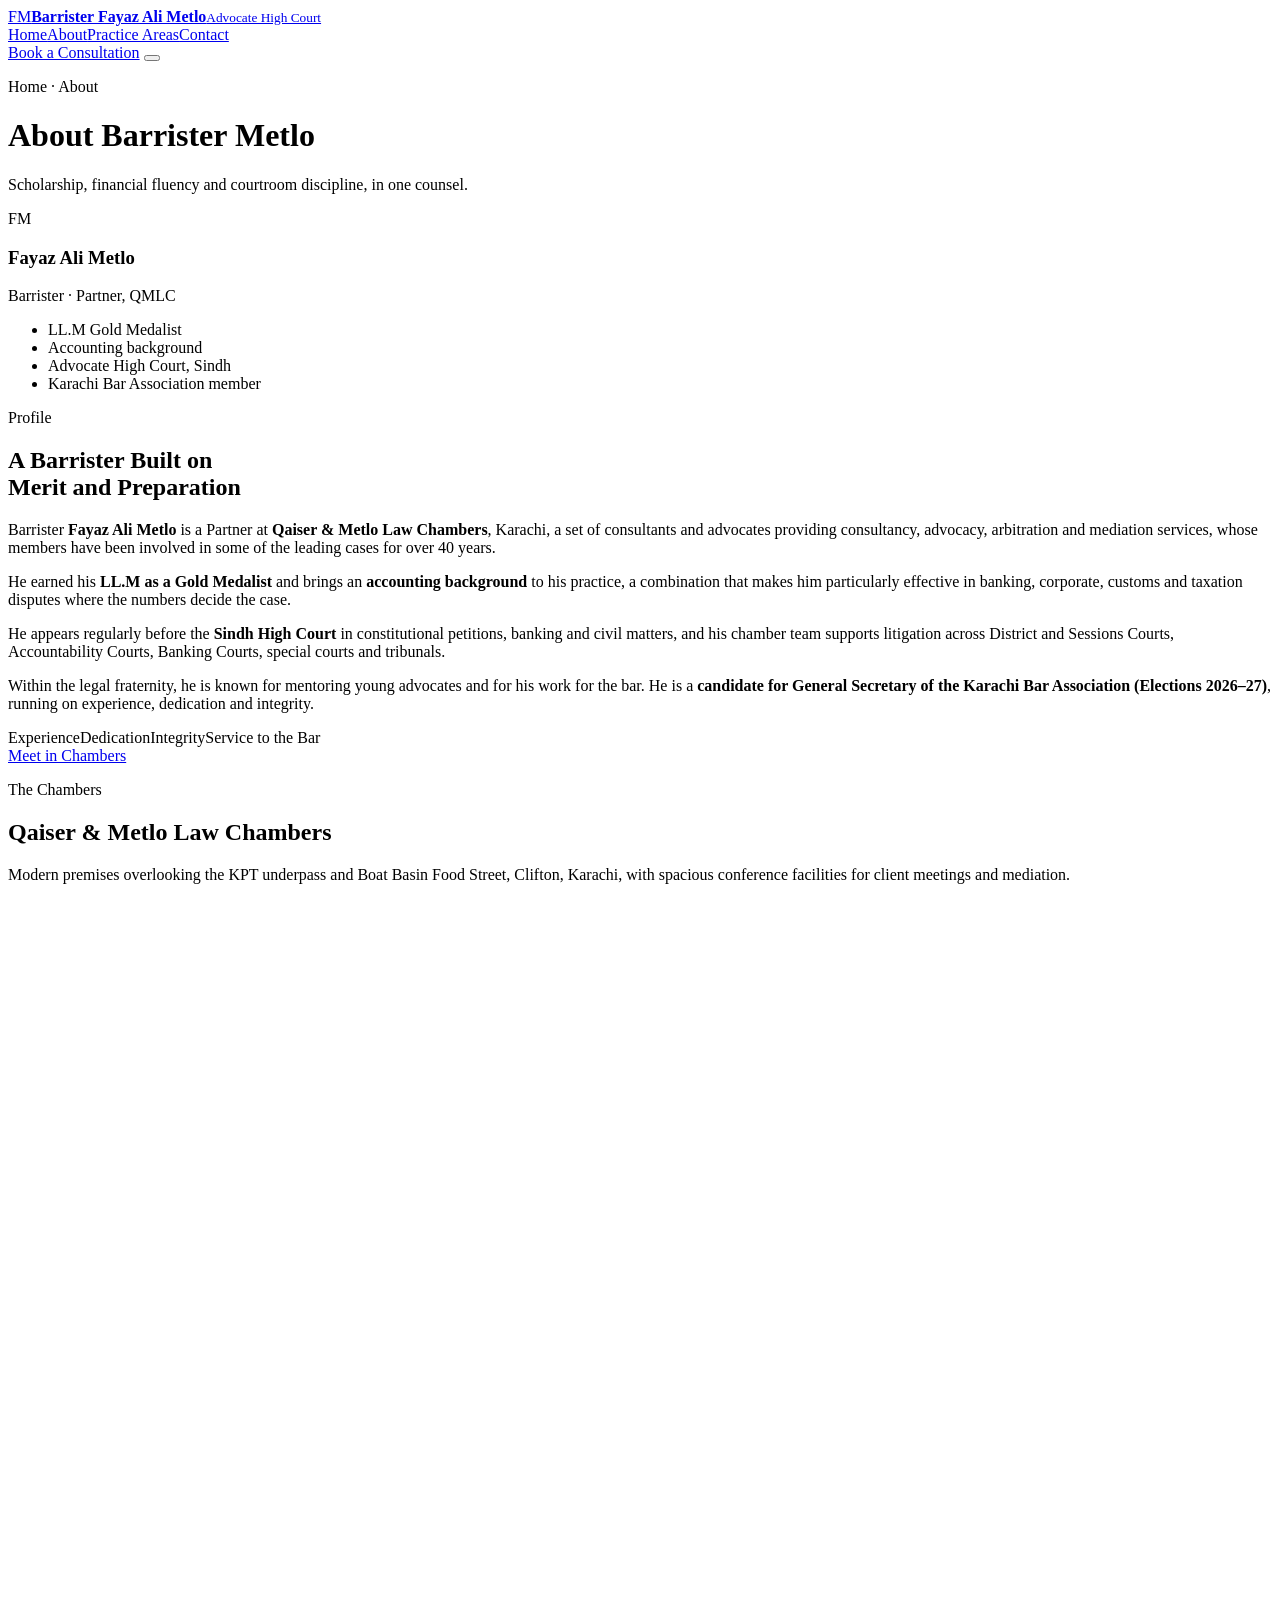
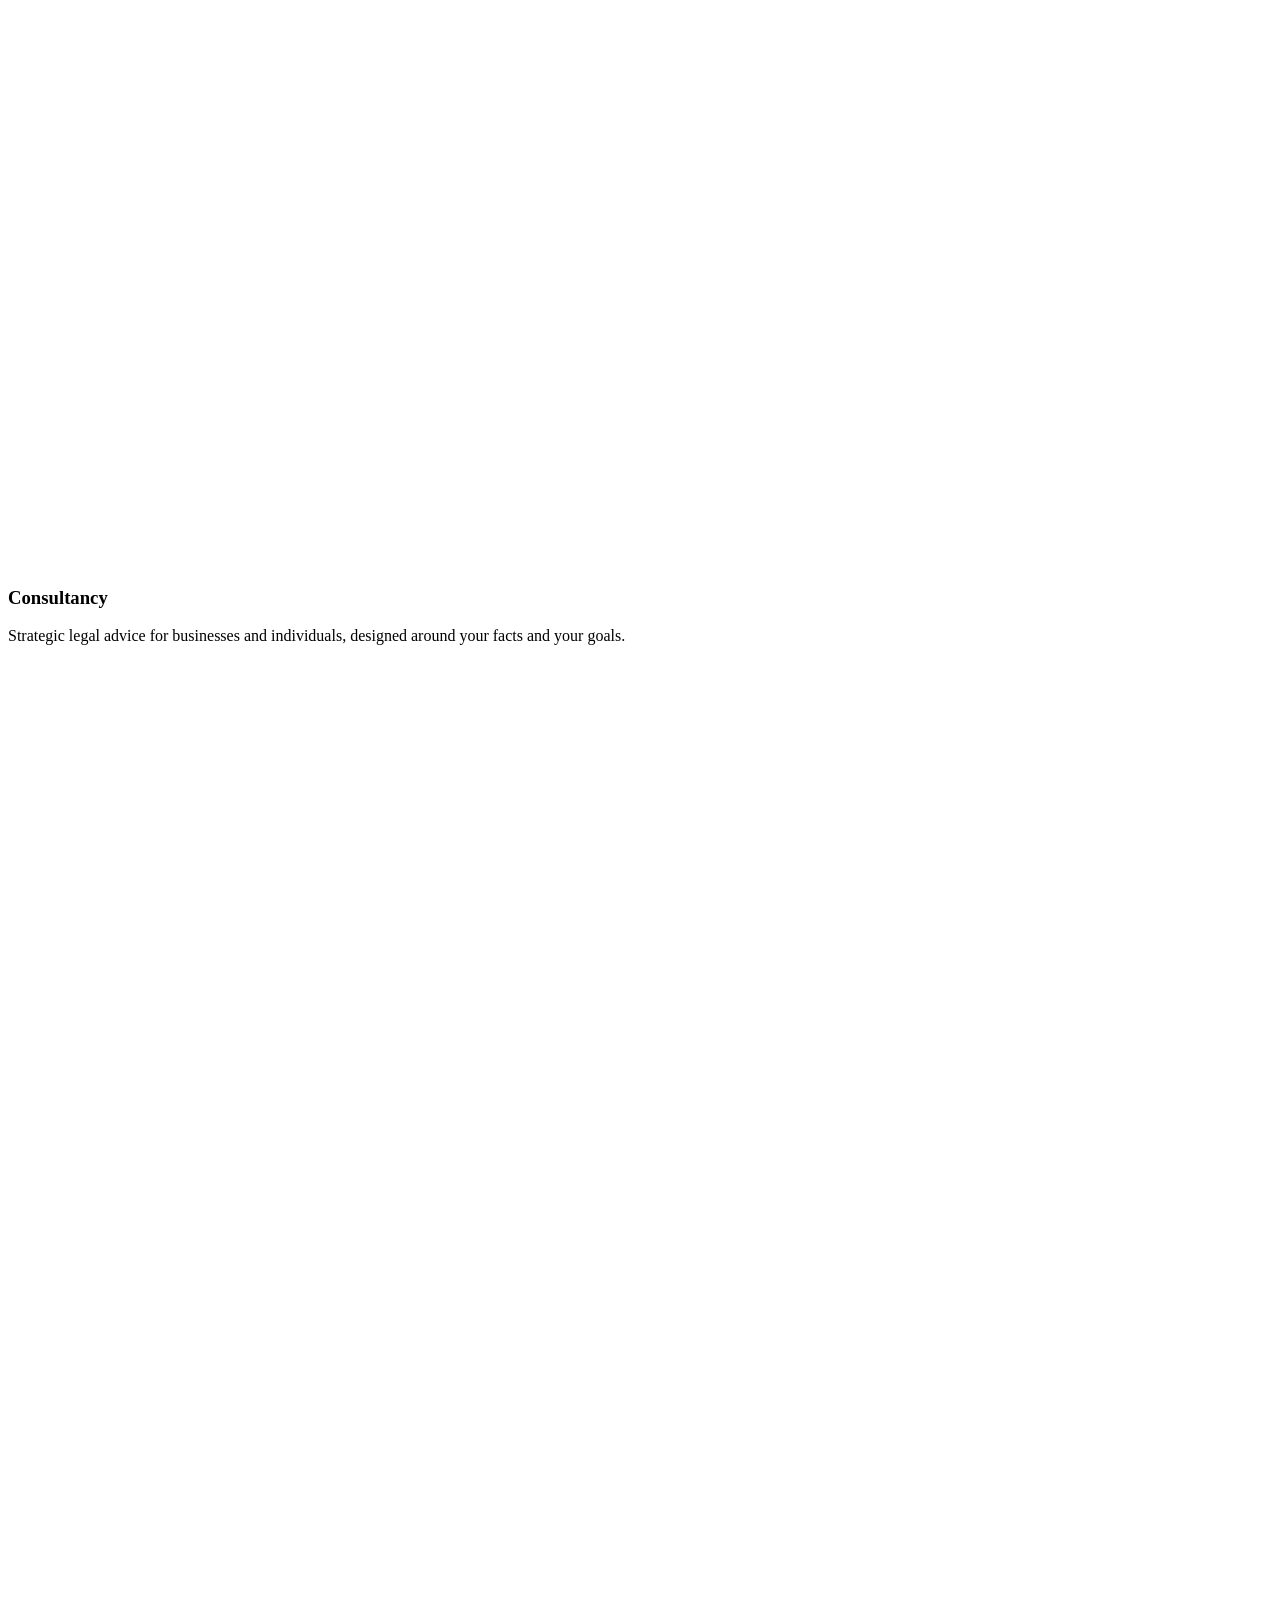
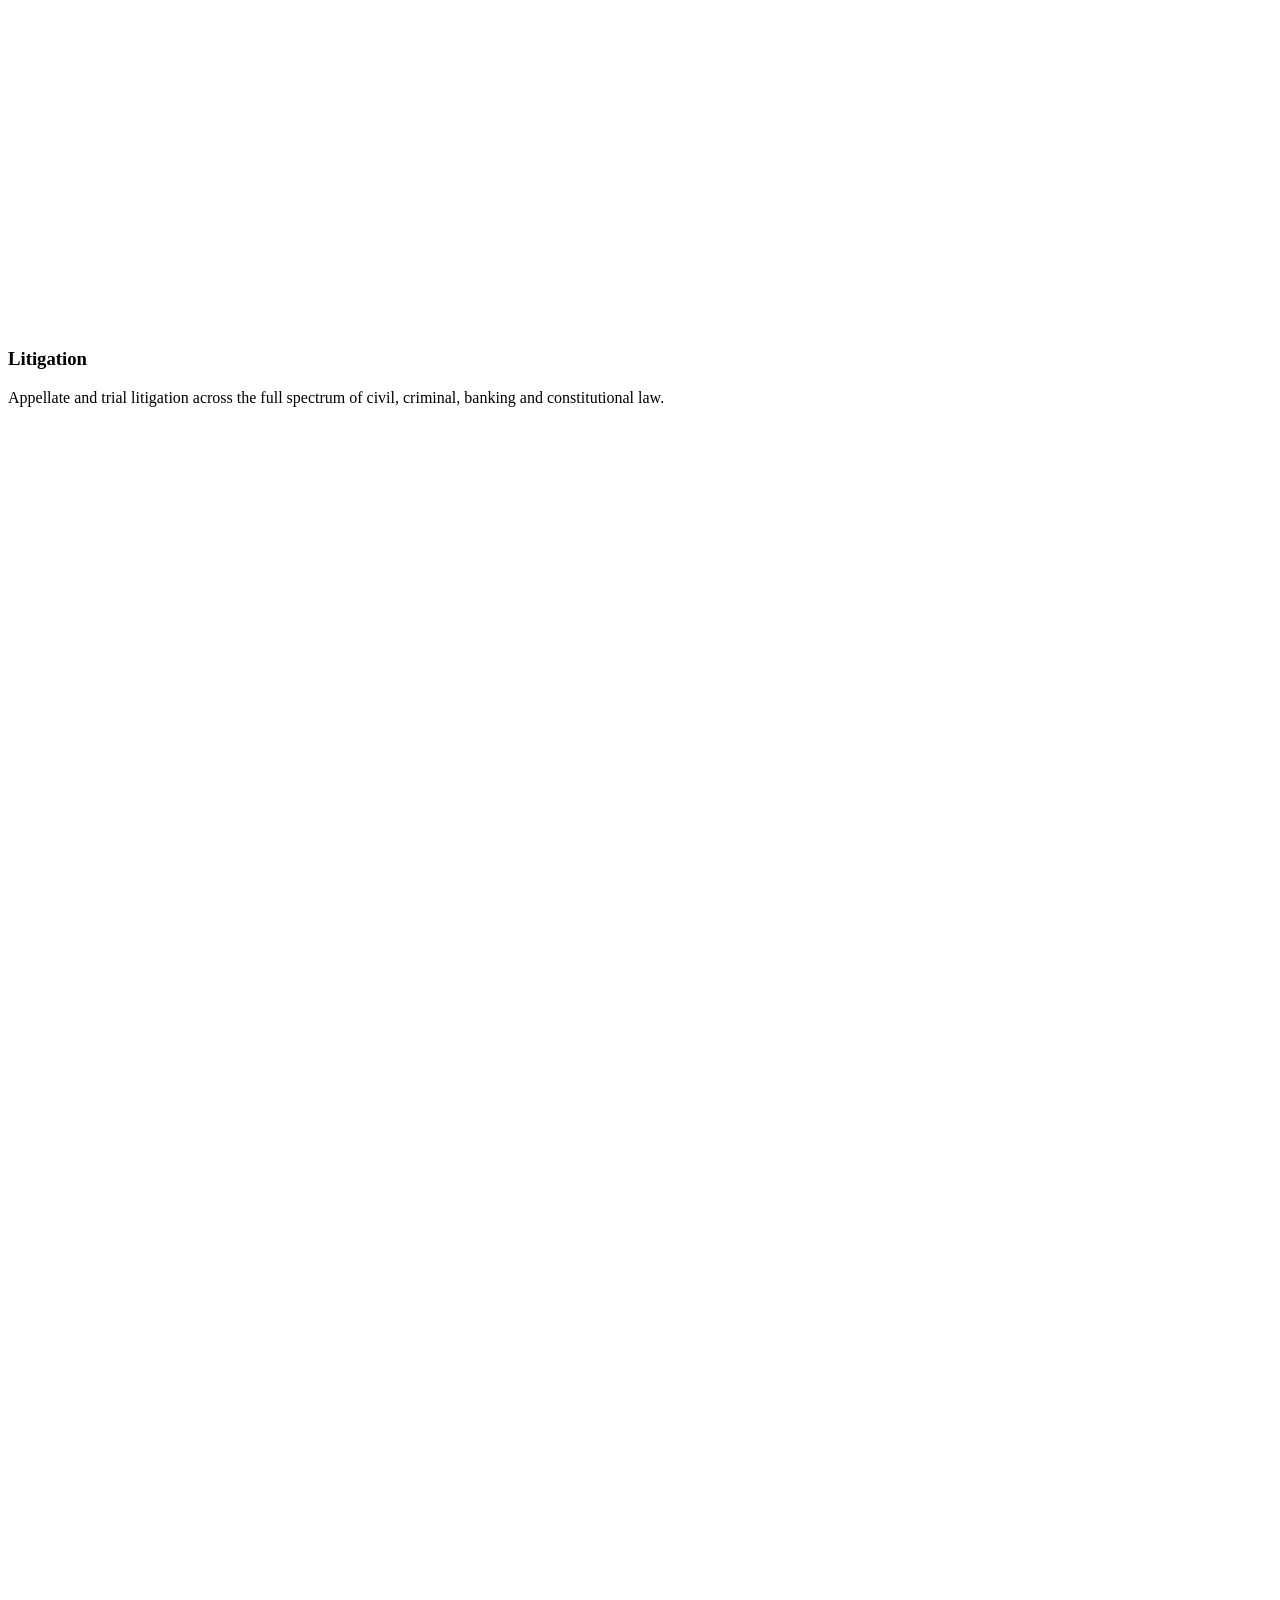
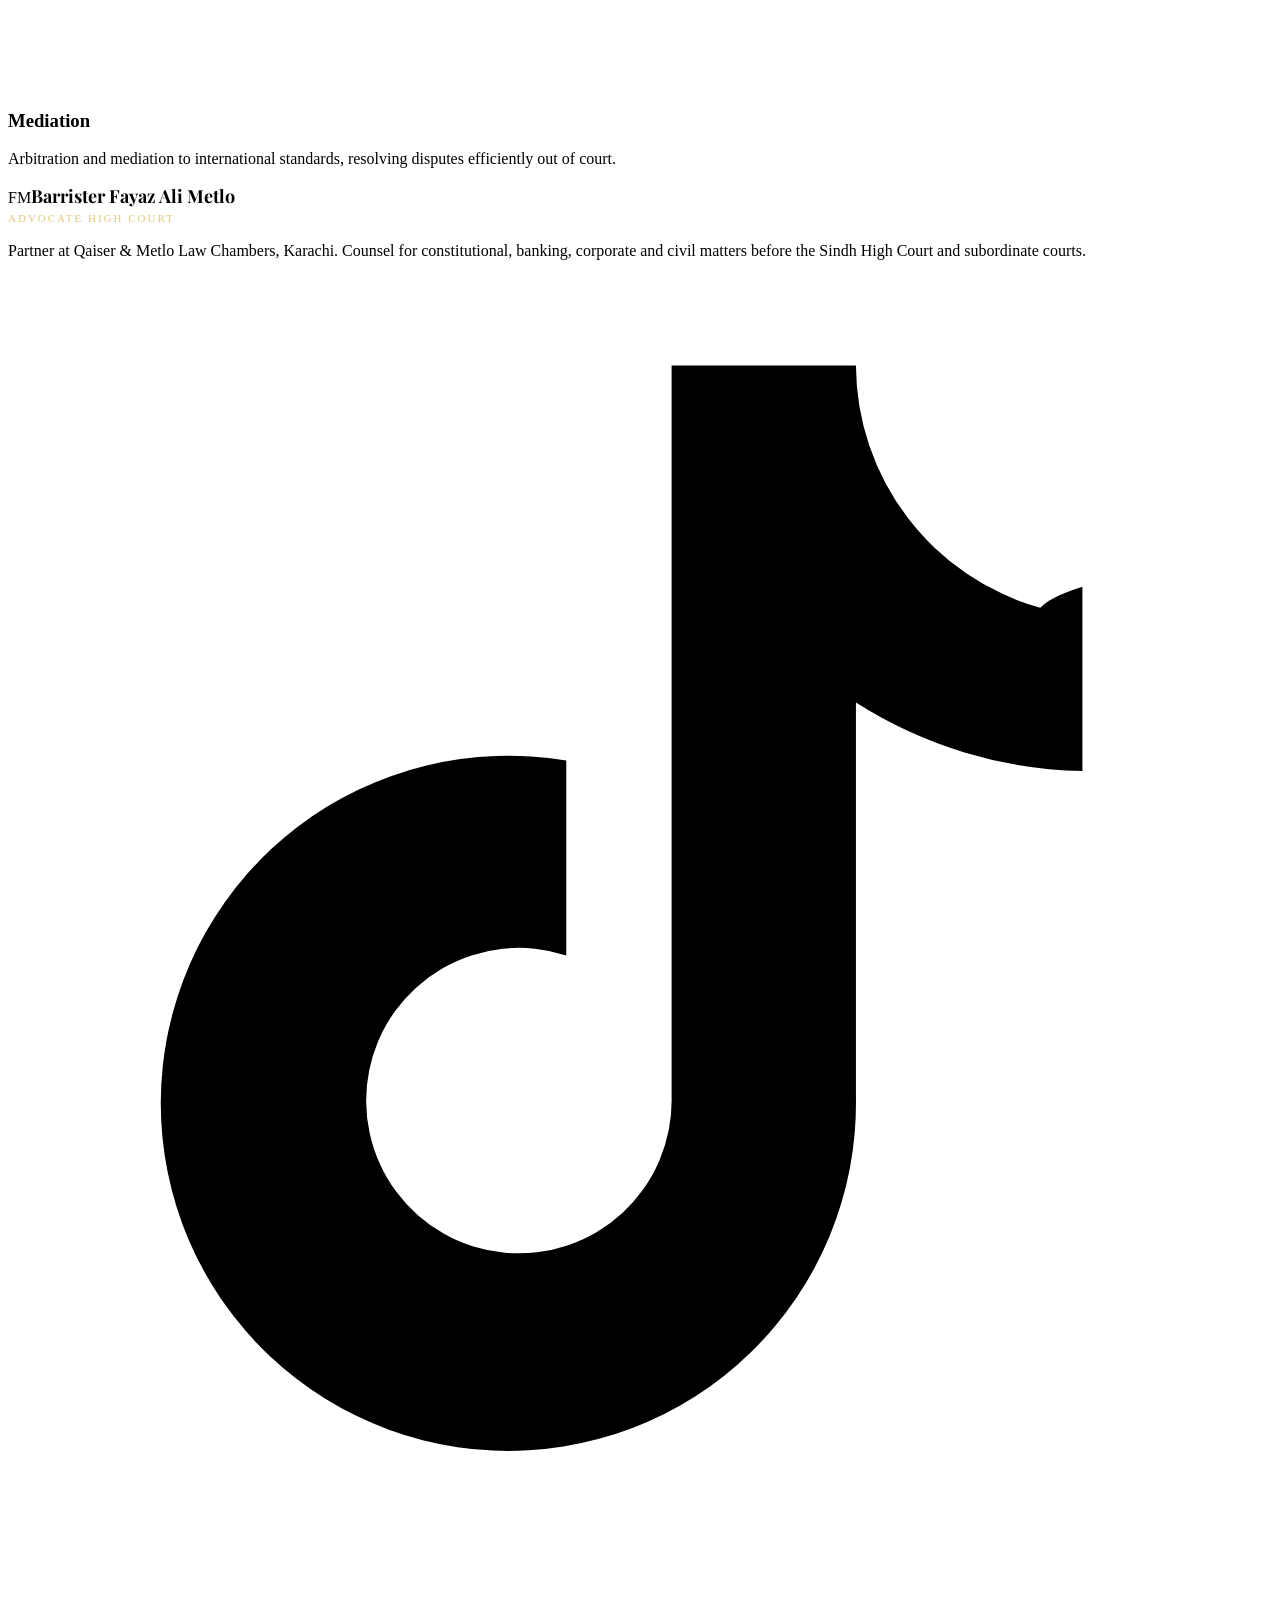
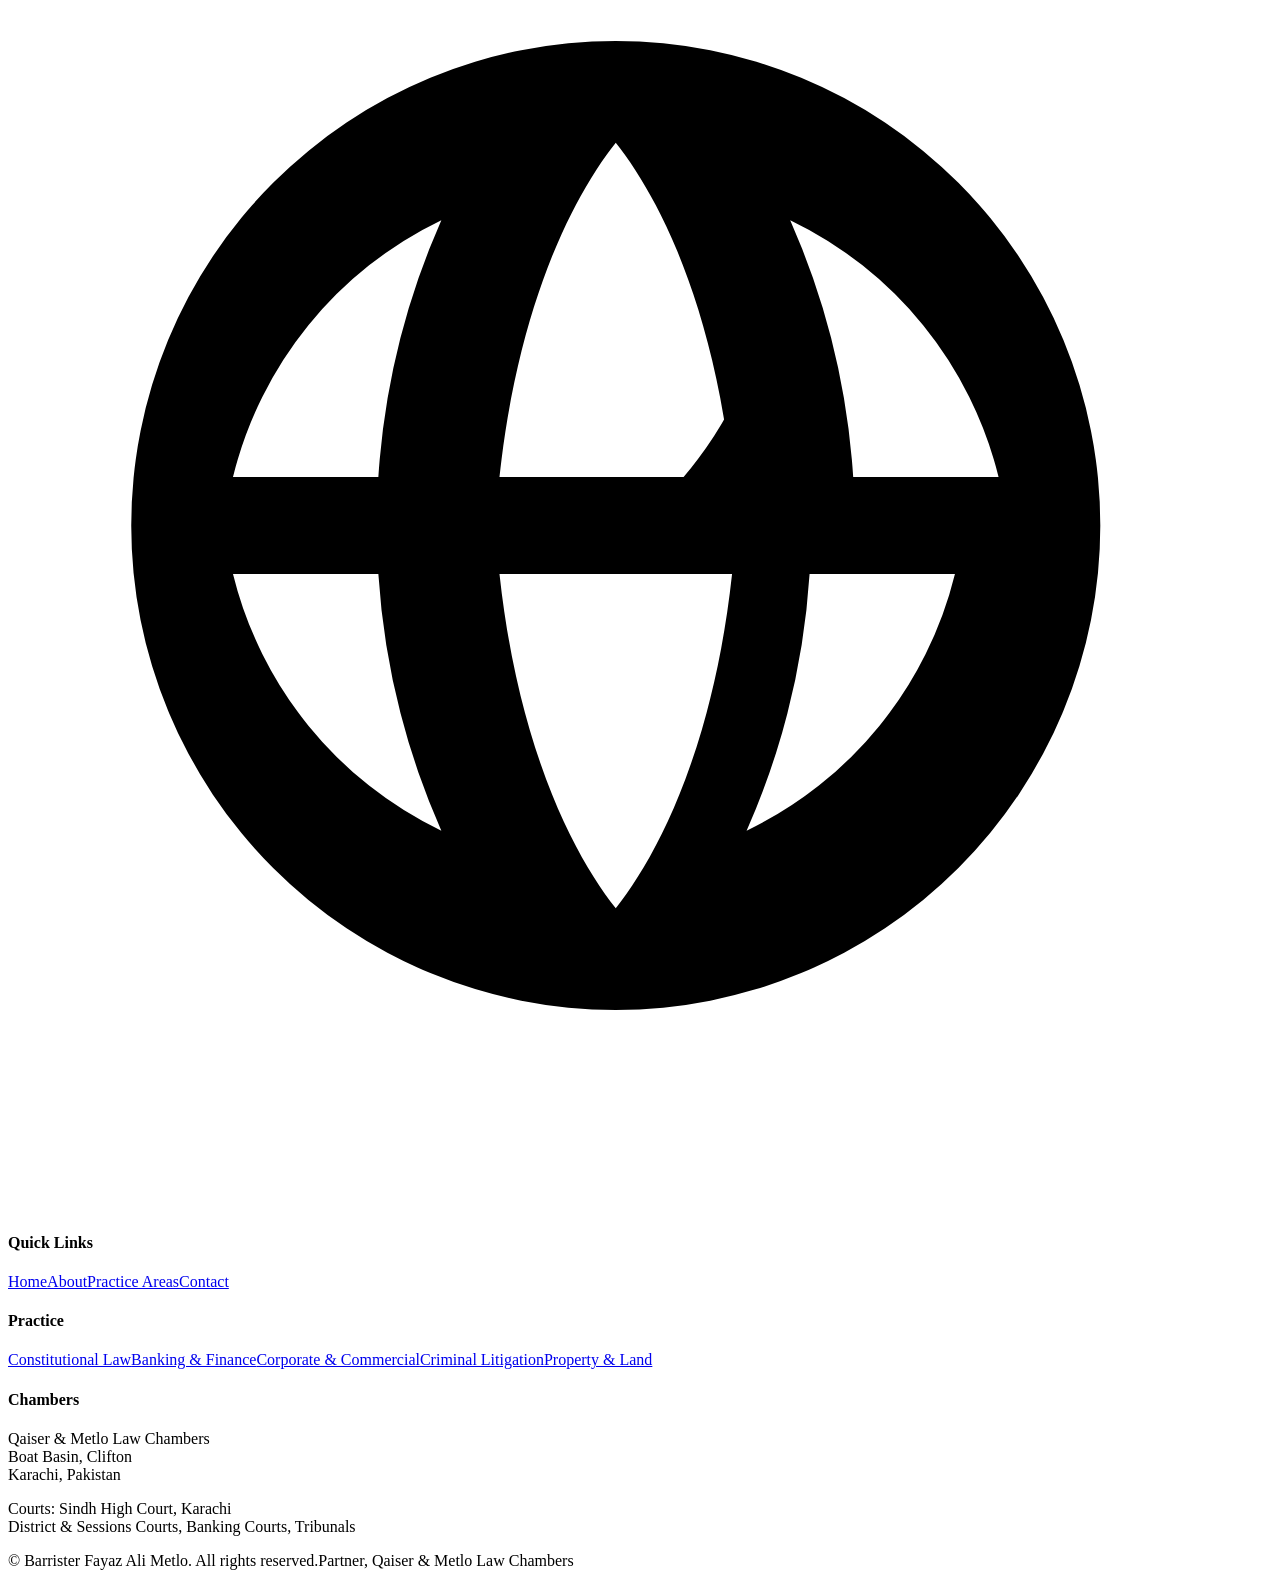
==== about.html @ e4da6cd5 "Add about.html" ====
<!DOCTYPE html>
<html lang="en">
<head>
<meta charset="UTF-8">
<meta name="viewport" content="width=device-width, initial-scale=1.0">
<title>About | Barrister Fayaz Ali Metlo</title>
<meta name="description" content="Profile of Barrister Fayaz Ali Metlo, LL.M Gold Medalist and Partner at Qaiser and Metlo Law Chambers, Karachi.">
<link rel="preconnect" href="https://fonts.googleapis.com">
<link href="https://fonts.googleapis.com/css2?family=Playfair+Display:wght@500;600;700;800&family=Inter:wght@400;500;600;700&display=swap" rel="stylesheet">
<link rel="stylesheet" href="assets/css/style.css">
<link rel="icon" href="data:image/svg+xml,<svg xmlns='http://www.w3.org/2000/svg' viewBox='0 0 100 100'><rect width='100' height='100' rx='20' fill='%230a1628'/><text x='50' y='66' font-size='44' text-anchor='middle' fill='%23c9a24b' font-family='Georgia'>FM</text></svg>">
</head>
<body>
<header id="hdr"><div class="wrap nav">
  <a class="brand" href="index.html"><span class="mono">FM</span><span><b>Barrister Fayaz Ali Metlo</b><small>Advocate High Court</small></span></a>
  <nav id="mainnav"><a href="index.html" class="">Home</a><a href="about.html" class="active">About</a><a href="practice-areas.html" class="">Practice Areas</a><a href="contact.html" class="">Contact</a></nav>
  <a class="btn gold" href="contact.html">Book a Consultation</a>
  <button class="burger" id="burger" aria-label="Menu"><span></span><span></span><span></span></button>
</div></header>
<div class="page-hero"><div class="wrap"><p class="crumbs">Home · About</p><h1>About Barrister Metlo</h1><p>Scholarship, financial fluency and courtroom discipline, in one counsel.</p></div></div>
<section><div class="wrap about">
  <div class="portrait reveal"><span class="mono">FM</span><h3>Fayaz Ali Metlo</h3><p class="p-role">Barrister · Partner, QMLC</p>
    <ul><li>LL.M Gold Medalist</li><li>Accounting background</li><li>Advocate High Court, Sindh</li><li>Karachi Bar Association member</li></ul></div>
  <div class="reveal">
    <p class="kick">Profile</p><h2 class="title" style="text-align:left">A Barrister Built on<br>Merit and Preparation</h2>
    <p>Barrister <b>Fayaz Ali Metlo</b> is a Partner at <b>Qaiser &amp; Metlo Law Chambers</b>, Karachi, a set of consultants and advocates providing consultancy, advocacy, arbitration and mediation services, whose members have been involved in some of the leading cases for over 40 years.</p>
    <p>He earned his <b>LL.M as a Gold Medalist</b> and brings an <b>accounting background</b> to his practice, a combination that makes him particularly effective in banking, corporate, customs and taxation disputes where the numbers decide the case.</p>
    <p>He appears regularly before the <b>Sindh High Court</b> in constitutional petitions, banking and civil matters, and his chamber team supports litigation across District and Sessions Courts, Accountability Courts, Banking Courts, special courts and tribunals.</p>
    <p>Within the legal fraternity, he is known for mentoring young advocates and for his work for the bar. He is a <b>candidate for General Secretary of the Karachi Bar Association (Elections 2026–27)</b>, running on experience, dedication and integrity.</p>
    <div class="checks"><span>Experience</span><span>Dedication</span><span>Integrity</span><span>Service to the Bar</span></div>
    <a class="btn dark" href="contact.html">Meet in Chambers</a>
  </div>
</div></section>
<section class="alt"><div class="wrap">
  <p class="kick">The Chambers</p><h2 class="title">Qaiser &amp; Metlo Law Chambers</h2>
  <p class="sub">Modern premises overlooking the KPT underpass and Boat Basin Food Street, Clifton, Karachi, with spacious conference facilities for client meetings and mediation.</p>
  <div class="grid g3">
    <div class="card reveal"><div class="ic"><svg viewBox="0 0 24 24" fill="none" stroke-width="1.7" stroke-linecap="round" stroke-linejoin="round"><path d="M12 3v3M5 21h14M12 6l-6 1 6-1 6 1M6 7l-2.5 6a3.5 3.5 0 0 0 7 0L8 7M18 7l-2.5 6a3.5 3.5 0 0 0 7 0L20 7" transform="scale(0.92) translate(1,0)"/><path d="M12 6v13M8.5 21h7"/></svg></div><h3>Consultancy</h3><p>Strategic legal advice for businesses and individuals, designed around your facts and your goals.</p></div>
    <div class="card reveal"><div class="ic"><svg viewBox="0 0 24 24" fill="none" stroke-width="1.7" stroke-linecap="round" stroke-linejoin="round"><path d="M12 3v3M5 21h14M12 6l-6 1 6-1 6 1M6 7l-2.5 6a3.5 3.5 0 0 0 7 0L8 7M18 7l-2.5 6a3.5 3.5 0 0 0 7 0L20 7" transform="scale(0.92) translate(1,0)"/><path d="M12 6v13M8.5 21h7"/></svg></div><h3>Litigation</h3><p>Appellate and trial litigation across the full spectrum of civil, criminal, banking and constitutional law.</p></div>
    <div class="card reveal"><div class="ic"><svg viewBox="0 0 24 24" fill="none" stroke-width="1.7" stroke-linecap="round" stroke-linejoin="round"><path d="M12 3v3M5 21h14M12 6l-6 1 6-1 6 1M6 7l-2.5 6a3.5 3.5 0 0 0 7 0L8 7M18 7l-2.5 6a3.5 3.5 0 0 0 7 0L20 7" transform="scale(0.92) translate(1,0)"/><path d="M12 6v13M8.5 21h7"/></svg></div><h3>Mediation</h3><p>Arbitration and mediation to international standards, resolving disputes efficiently out of court.</p></div>
  </div>
</div></section>

<footer><div class="wrap">
  <div class="f-grid">
    <div>
      <div class="f-brand"><span class="mono">FM</span><span><b style="font-family:'Playfair Display',serif;font-size:18px">Barrister Fayaz Ali Metlo</b><br><small style="color:#e3c878;letter-spacing:2px;font-size:11px">ADVOCATE HIGH COURT</small></span></div>
      <p>Partner at Qaiser &amp; Metlo Law Chambers, Karachi. Counsel for constitutional, banking, corporate and civil matters before the Sindh High Court and subordinate courts.</p>
      <div class="socials">
        <a href="https://www.tiktok.com/@barrister.fayaz.metlo" target="_blank" rel="noopener" aria-label="TikTok"><svg viewBox="0 0 24 24"><path d="M19.6 6.3a4.8 4.8 0 0 1-3.5-4.6H12.6v13.9a2.9 2.9 0 1 1-2-2.7V9.2a6.6 6.6 0 1 0 5.5 6.4V8.1a8.3 8.3 0 0 0 4.3 1.3V5.9c-.3.1-.6.2-.8.4z"/></svg></a>
        <a href="https://qmlc.pk" target="_blank" rel="noopener" aria-label="Chambers website"><svg viewBox="0 0 24 24"><path d="M12 2a10 10 0 1 0 0 20 10 10 0 0 0 0-20zm7.9 9h-3a15.6 15.6 0 0 0-1.3-5.3A8 8 0 0 1 19.9 11zM12 4.1c.8 1 2 3.2 2.4 6.9H9.6C10 7.3 11.2 5.1 12 4.1zM4.1 13h3a15.6 15.6 0 0 0 1.3 5.3A8 8 0 0 1 4.1 13zm0-2a8 8 0 0 1 4.3-5.3A15.6 15.6 0 0 0 7.1 11h-3zM12 19.9c-.8-1-2-3.2-2.4-6.9h4.8c-.4 3.7-1.6 5.9-2.4 6.9zm2.7-1.6a15.6 15.6 0 0 0 1.3-5.3h3a8 8 0 0 1-4.3 5.3zm1.9-7.3a15.6 15.6 0 0 0-1.3-5.3 8 8 0 0 1-1.9 5.3z" transform="translate(0.5,0) scale(0.92)"/></svg></a>
      </div>
    </div>
    <div><h4>Quick Links</h4><a href="index.html">Home</a><a href="about.html">About</a><a href="practice-areas.html">Practice Areas</a><a href="contact.html">Contact</a></div>
    <div><h4>Practice</h4><a href="practice-areas.html">Constitutional Law</a><a href="practice-areas.html">Banking &amp; Finance</a><a href="practice-areas.html">Corporate &amp; Commercial</a><a href="practice-areas.html">Criminal Litigation</a><a href="practice-areas.html">Property &amp; Land</a></div>
    <div><h4>Chambers</h4><p>Qaiser &amp; Metlo Law Chambers<br>Boat Basin, Clifton<br>Karachi, Pakistan</p><p style="margin-top:12px">Courts: Sindh High Court, Karachi<br>District &amp; Sessions Courts, Banking Courts, Tribunals</p></div>
  </div>
  <div class="f-bottom"><span>© <span id="yr"></span> Barrister Fayaz Ali Metlo. All rights reserved.</span><span>Partner, Qaiser &amp; Metlo Law Chambers</span></div>
</div></footer>
<script src="assets/js/main.js"></script>
</body></html>
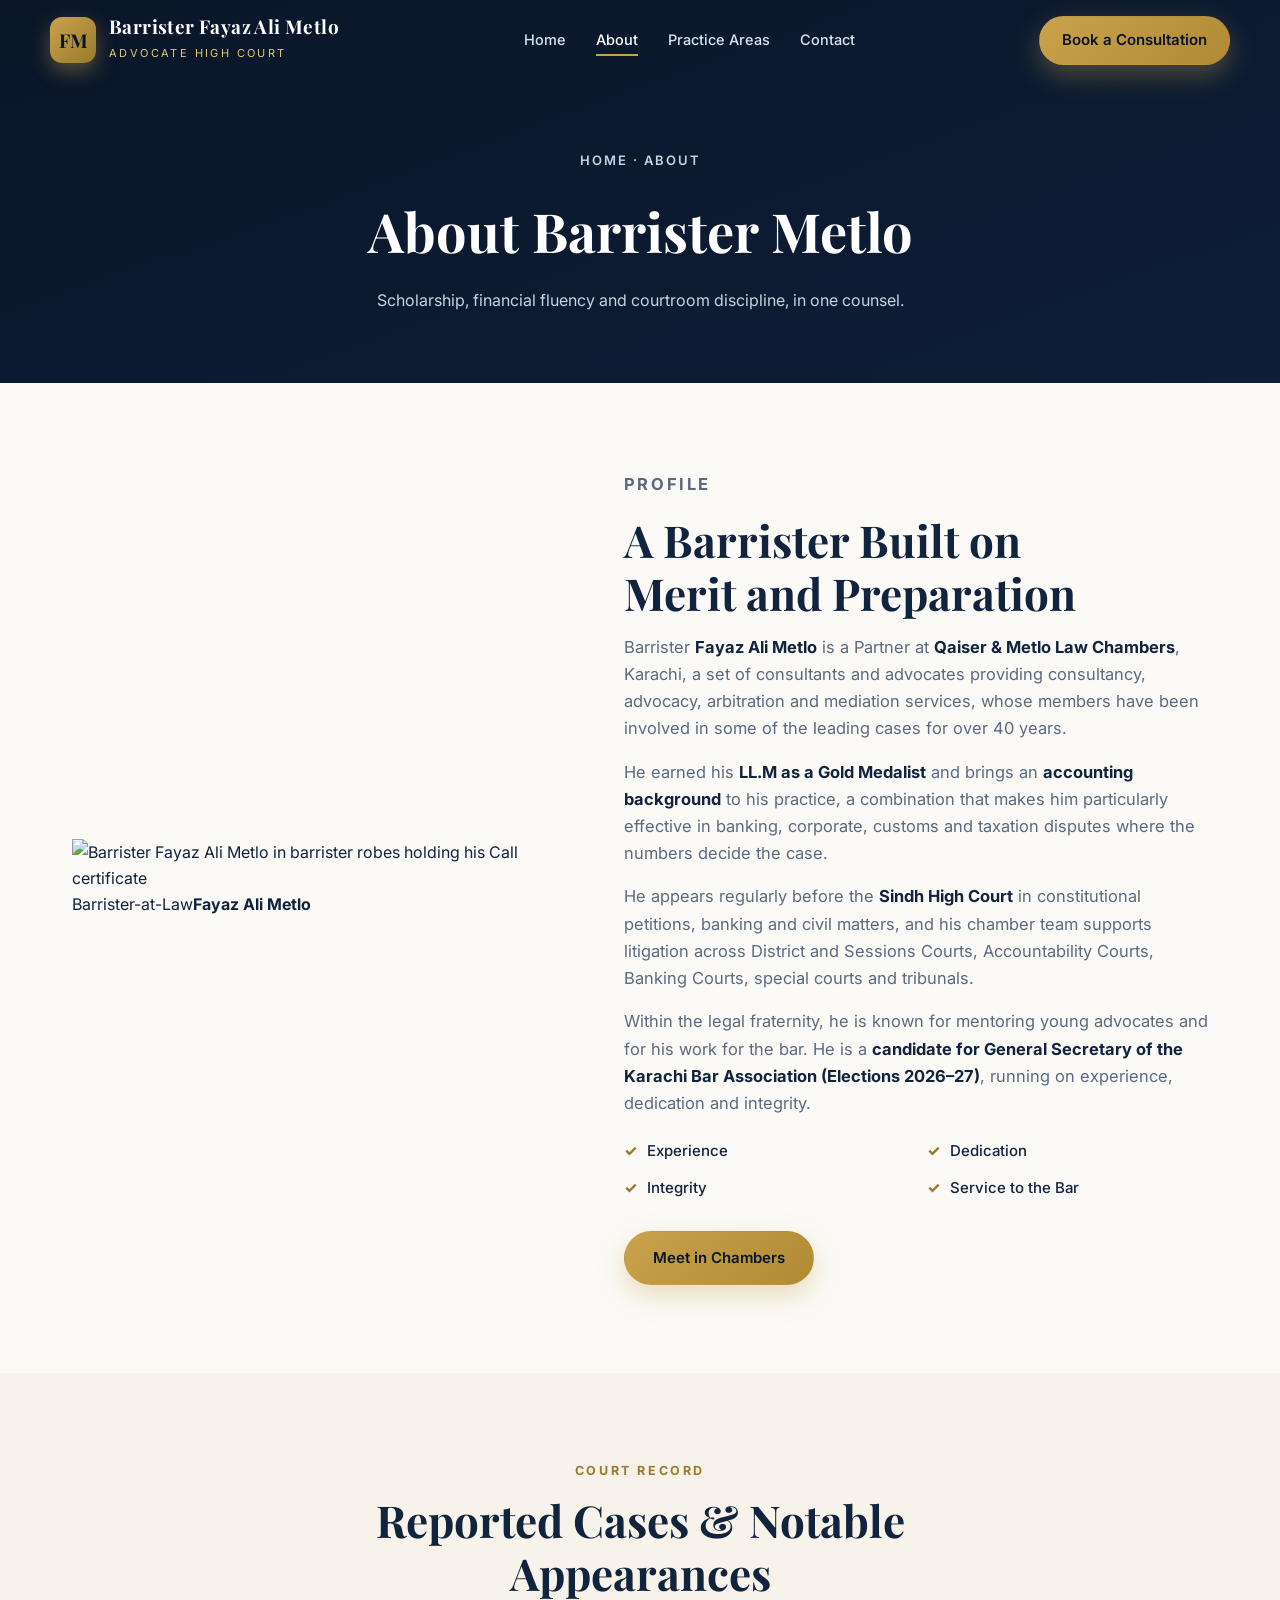
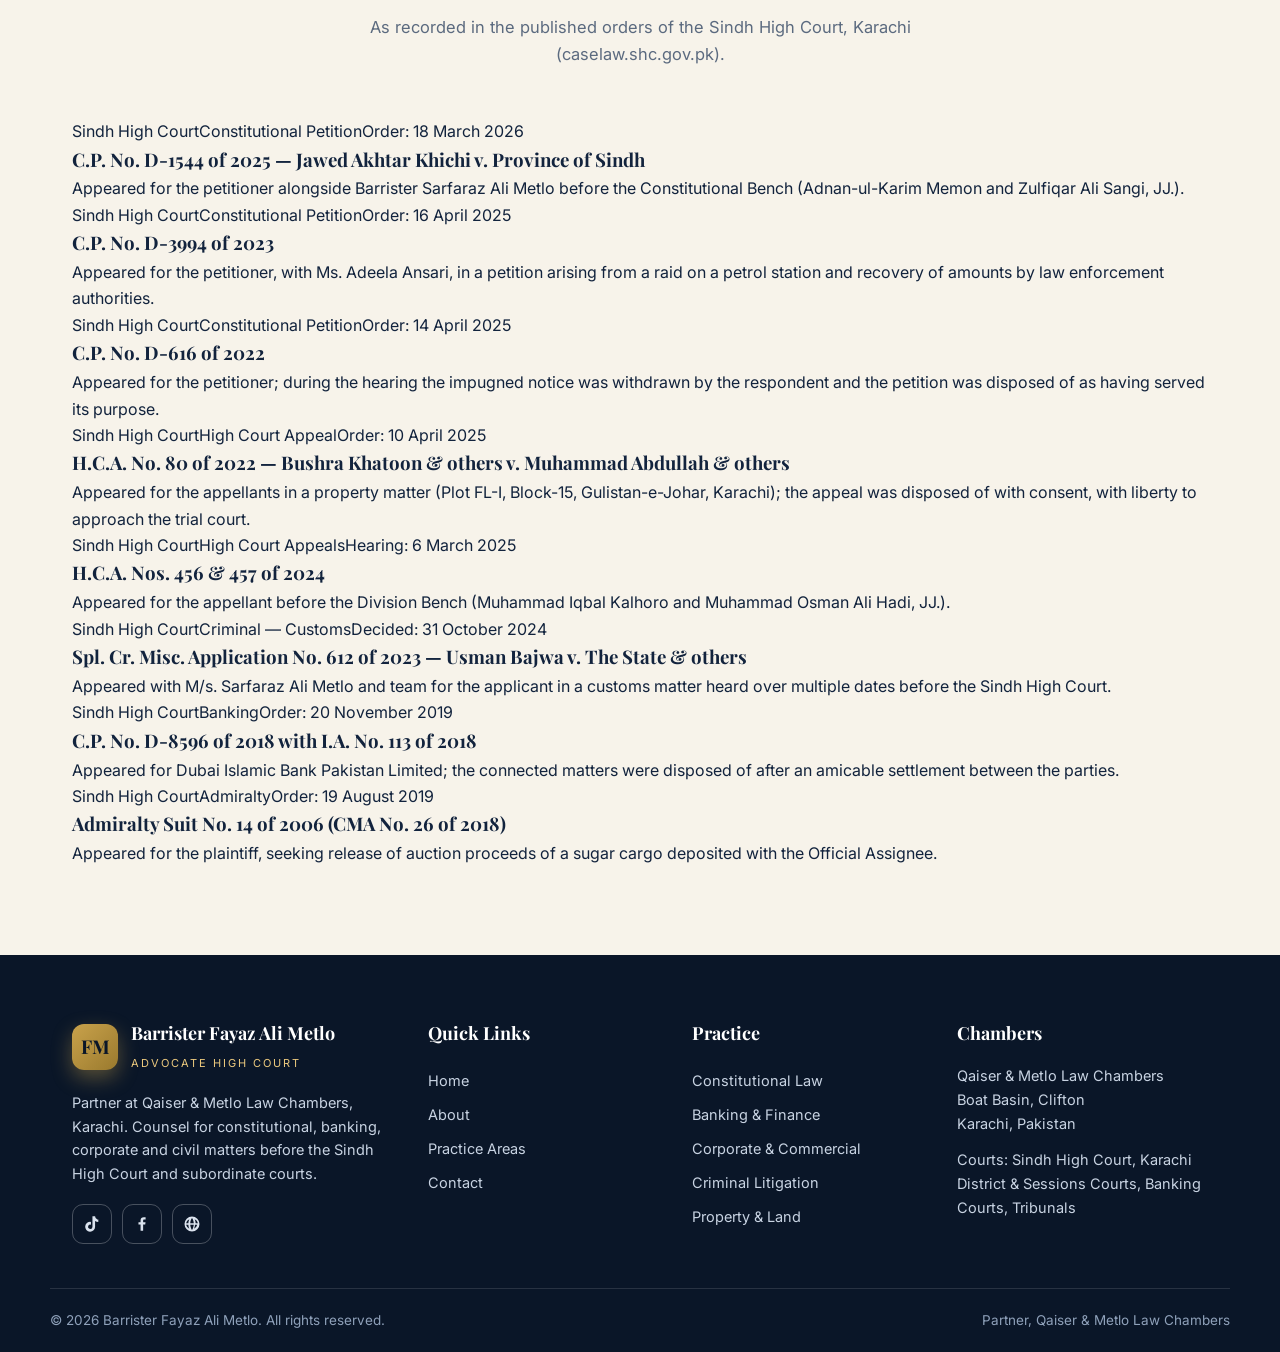
==== commit b17f1422: "Update about.html (v2 Ajrak dark theme)" ====
--- a/about.html
+++ b/about.html
@@ -8,54 +8,55 @@
 <link rel="preconnect" href="https://fonts.googleapis.com">
 <link href="https://fonts.googleapis.com/css2?family=Playfair+Display:wght@500;600;700;800&family=Inter:wght@400;500;600;700&display=swap" rel="stylesheet">
 <link rel="stylesheet" href="assets/css/style.css">
-<link rel="icon" href="data:image/svg+xml,<svg xmlns='http://www.w3.org/2000/svg' viewBox='0 0 100 100'><rect width='100' height='100' rx='20' fill='%230a1628'/><text x='50' y='66' font-size='44' text-anchor='middle' fill='%23c9a24b' font-family='Georgia'>FM</text></svg>">
+<link rel="icon" href="data:image/svg+xml,<svg xmlns='http://www.w3.org/2000/svg' viewBox='0 0 100 100'><rect width='100' height='100' rx='20' fill='%230a0a0c'/><text x='50' y='66' font-size='44' text-anchor='middle' fill='%23d8a03c' font-family='Georgia'>FM</text></svg>">
 </head>
 <body>
 <header id="hdr"><div class="wrap nav">
   <a class="brand" href="index.html"><span class="mono">FM</span><span><b>Barrister Fayaz Ali Metlo</b><small>Advocate High Court</small></span></a>
-  <nav id="mainnav"><a href="index.html" class="">Home</a><a href="about.html" class="active">About</a><a href="practice-areas.html" class="">Practice Areas</a><a href="contact.html" class="">Contact</a></nav>
+  <nav><a href="index.html" class="">Home</a><a href="about.html" class="active">About</a><a href="practice-areas.html" class="">Practice Areas</a><a href="contact.html" class="">Contact</a></nav>
   <a class="btn gold" href="contact.html">Book a Consultation</a>
   <button class="burger" id="burger" aria-label="Menu"><span></span><span></span><span></span></button>
 </div></header>
 <div class="page-hero"><div class="wrap"><p class="crumbs">Home · About</p><h1>About Barrister Metlo</h1><p>Scholarship, financial fluency and courtroom discipline, in one counsel.</p></div></div>
+<div class="ajrak-strip"></div>
 <section><div class="wrap about">
-  <div class="portrait reveal"><span class="mono">FM</span><h3>Fayaz Ali Metlo</h3><p class="p-role">Barrister · Partner, QMLC</p>
-    <ul><li>LL.M Gold Medalist</li><li>Accounting background</li><li>Advocate High Court, Sindh</li><li>Karachi Bar Association member</li></ul></div>
-  <div class="reveal">
+  <div class="photo-card reveal"><img src="assets/img/fayaz-hero.jpg" alt="Barrister Fayaz Ali Metlo in barrister robes holding his Call certificate">
+    <div class="cap"><span>Barrister-at-Law</span><b>Fayaz Ali Metlo</b></div></div>
+  <div class="reveal d1">
     <p class="kick">Profile</p><h2 class="title" style="text-align:left">A Barrister Built on<br>Merit and Preparation</h2>
     <p>Barrister <b>Fayaz Ali Metlo</b> is a Partner at <b>Qaiser &amp; Metlo Law Chambers</b>, Karachi, a set of consultants and advocates providing consultancy, advocacy, arbitration and mediation services, whose members have been involved in some of the leading cases for over 40 years.</p>
     <p>He earned his <b>LL.M as a Gold Medalist</b> and brings an <b>accounting background</b> to his practice, a combination that makes him particularly effective in banking, corporate, customs and taxation disputes where the numbers decide the case.</p>
     <p>He appears regularly before the <b>Sindh High Court</b> in constitutional petitions, banking and civil matters, and his chamber team supports litigation across District and Sessions Courts, Accountability Courts, Banking Courts, special courts and tribunals.</p>
     <p>Within the legal fraternity, he is known for mentoring young advocates and for his work for the bar. He is a <b>candidate for General Secretary of the Karachi Bar Association (Elections 2026–27)</b>, running on experience, dedication and integrity.</p>
     <div class="checks"><span>Experience</span><span>Dedication</span><span>Integrity</span><span>Service to the Bar</span></div>
-    <a class="btn dark" href="contact.html">Meet in Chambers</a>
+    <a class="btn gold" href="contact.html">Meet in Chambers</a>
   </div>
 </div></section>
 <section class="alt"><div class="wrap">
-  <p class="kick">The Chambers</p><h2 class="title">Qaiser &amp; Metlo Law Chambers</h2>
-  <p class="sub">Modern premises overlooking the KPT underpass and Boat Basin Food Street, Clifton, Karachi, with spacious conference facilities for client meetings and mediation.</p>
-  <div class="grid g3">
-    <div class="card reveal"><div class="ic"><svg viewBox="0 0 24 24" fill="none" stroke-width="1.7" stroke-linecap="round" stroke-linejoin="round"><path d="M12 3v3M5 21h14M12 6l-6 1 6-1 6 1M6 7l-2.5 6a3.5 3.5 0 0 0 7 0L8 7M18 7l-2.5 6a3.5 3.5 0 0 0 7 0L20 7" transform="scale(0.92) translate(1,0)"/><path d="M12 6v13M8.5 21h7"/></svg></div><h3>Consultancy</h3><p>Strategic legal advice for businesses and individuals, designed around your facts and your goals.</p></div>
-    <div class="card reveal"><div class="ic"><svg viewBox="0 0 24 24" fill="none" stroke-width="1.7" stroke-linecap="round" stroke-linejoin="round"><path d="M12 3v3M5 21h14M12 6l-6 1 6-1 6 1M6 7l-2.5 6a3.5 3.5 0 0 0 7 0L8 7M18 7l-2.5 6a3.5 3.5 0 0 0 7 0L20 7" transform="scale(0.92) translate(1,0)"/><path d="M12 6v13M8.5 21h7"/></svg></div><h3>Litigation</h3><p>Appellate and trial litigation across the full spectrum of civil, criminal, banking and constitutional law.</p></div>
-    <div class="card reveal"><div class="ic"><svg viewBox="0 0 24 24" fill="none" stroke-width="1.7" stroke-linecap="round" stroke-linejoin="round"><path d="M12 3v3M5 21h14M12 6l-6 1 6-1 6 1M6 7l-2.5 6a3.5 3.5 0 0 0 7 0L8 7M18 7l-2.5 6a3.5 3.5 0 0 0 7 0L20 7" transform="scale(0.92) translate(1,0)"/><path d="M12 6v13M8.5 21h7"/></svg></div><h3>Mediation</h3><p>Arbitration and mediation to international standards, resolving disputes efficiently out of court.</p></div>
-  </div>
+  <p class="kick reveal">Court Record</p><h2 class="title reveal">Reported Cases &amp; Notable Appearances</h2>
+  <p class="sub reveal">As recorded in the published orders of the Sindh High Court, Karachi (caselaw.shc.gov.pk).</p>
+  <div class="timeline"><div class="case reveal"><div class="meta"><span class="tag">Sindh High Court</span><span class="tag red">Constitutional Petition</span><span class="tag">Order: 18 March 2026</span></div><h3>C.P. No. D-1544 of 2025 — Jawed Akhtar Khichi v. Province of Sindh</h3><p>Appeared for the petitioner alongside Barrister Sarfaraz Ali Metlo before the Constitutional Bench (Adnan-ul-Karim Memon and Zulfiqar Ali Sangi, JJ.).</p></div><div class="case reveal"><div class="meta"><span class="tag">Sindh High Court</span><span class="tag red">Constitutional Petition</span><span class="tag">Order: 16 April 2025</span></div><h3>C.P. No. D-3994 of 2023</h3><p>Appeared for the petitioner, with Ms. Adeela Ansari, in a petition arising from a raid on a petrol station and recovery of amounts by law enforcement authorities.</p></div><div class="case reveal"><div class="meta"><span class="tag">Sindh High Court</span><span class="tag red">Constitutional Petition</span><span class="tag">Order: 14 April 2025</span></div><h3>C.P. No. D-616 of 2022</h3><p>Appeared for the petitioner; during the hearing the impugned notice was withdrawn by the respondent and the petition was disposed of as having served its purpose.</p></div><div class="case reveal"><div class="meta"><span class="tag">Sindh High Court</span><span class="tag red">High Court Appeal</span><span class="tag">Order: 10 April 2025</span></div><h3>H.C.A. No. 80 of 2022 — Bushra Khatoon &amp; others v. Muhammad Abdullah &amp; others</h3><p>Appeared for the appellants in a property matter (Plot FL-I, Block-15, Gulistan-e-Johar, Karachi); the appeal was disposed of with consent, with liberty to approach the trial court.</p></div><div class="case reveal"><div class="meta"><span class="tag">Sindh High Court</span><span class="tag red">High Court Appeals</span><span class="tag">Hearing: 6 March 2025</span></div><h3>H.C.A. Nos. 456 &amp; 457 of 2024</h3><p>Appeared for the appellant before the Division Bench (Muhammad Iqbal Kalhoro and Muhammad Osman Ali Hadi, JJ.).</p></div><div class="case reveal"><div class="meta"><span class="tag">Sindh High Court</span><span class="tag red">Criminal — Customs</span><span class="tag">Decided: 31 October 2024</span></div><h3>Spl. Cr. Misc. Application No. 612 of 2023 — Usman Bajwa v. The State &amp; others</h3><p>Appeared with M/s. Sarfaraz Ali Metlo and team for the applicant in a customs matter heard over multiple dates before the Sindh High Court.</p></div><div class="case reveal"><div class="meta"><span class="tag">Sindh High Court</span><span class="tag red">Banking</span><span class="tag">Order: 20 November 2019</span></div><h3>C.P. No. D-8596 of 2018 with I.A. No. 113 of 2018</h3><p>Appeared for Dubai Islamic Bank Pakistan Limited; the connected matters were disposed of after an amicable settlement between the parties.</p></div><div class="case reveal"><div class="meta"><span class="tag">Sindh High Court</span><span class="tag red">Admiralty</span><span class="tag">Order: 19 August 2019</span></div><h3>Admiralty Suit No. 14 of 2006 (CMA No. 26 of 2018)</h3><p>Appeared for the plaintiff, seeking release of auction proceeds of a sugar cargo deposited with the Official Assignee.</p></div></div>
 </div></section>
 
-<footer><div class="wrap">
+<footer>
+<div class="ajrak-strip"></div>
+<div class="wrap f-main">
   <div class="f-grid">
     <div>
-      <div class="f-brand"><span class="mono">FM</span><span><b style="font-family:'Playfair Display',serif;font-size:18px">Barrister Fayaz Ali Metlo</b><br><small style="color:#e3c878;letter-spacing:2px;font-size:11px">ADVOCATE HIGH COURT</small></span></div>
+      <div class="f-brand"><span class="mono">FM</span><span><b style="font-family:'Playfair Display',serif;font-size:18px">Barrister Fayaz Ali Metlo</b><br><small style="color:#ecc97e;letter-spacing:2px;font-size:11px">ADVOCATE HIGH COURT</small></span></div>
       <p>Partner at Qaiser &amp; Metlo Law Chambers, Karachi. Counsel for constitutional, banking, corporate and civil matters before the Sindh High Court and subordinate courts.</p>
       <div class="socials">
-        <a href="https://www.tiktok.com/@barrister.fayaz.metlo" target="_blank" rel="noopener" aria-label="TikTok"><svg viewBox="0 0 24 24"><path d="M19.6 6.3a4.8 4.8 0 0 1-3.5-4.6H12.6v13.9a2.9 2.9 0 1 1-2-2.7V9.2a6.6 6.6 0 1 0 5.5 6.4V8.1a8.3 8.3 0 0 0 4.3 1.3V5.9c-.3.1-.6.2-.8.4z"/></svg></a>
-        <a href="https://qmlc.pk" target="_blank" rel="noopener" aria-label="Chambers website"><svg viewBox="0 0 24 24"><path d="M12 2a10 10 0 1 0 0 20 10 10 0 0 0 0-20zm7.9 9h-3a15.6 15.6 0 0 0-1.3-5.3A8 8 0 0 1 19.9 11zM12 4.1c.8 1 2 3.2 2.4 6.9H9.6C10 7.3 11.2 5.1 12 4.1zM4.1 13h3a15.6 15.6 0 0 0 1.3 5.3A8 8 0 0 1 4.1 13zm0-2a8 8 0 0 1 4.3-5.3A15.6 15.6 0 0 0 7.1 11h-3zM12 19.9c-.8-1-2-3.2-2.4-6.9h4.8c-.4 3.7-1.6 5.9-2.4 6.9zm2.7-1.6a15.6 15.6 0 0 0 1.3-5.3h3a8 8 0 0 1-4.3 5.3zm1.9-7.3a15.6 15.6 0 0 0-1.3-5.3 8 8 0 0 1-1.9 5.3z" transform="translate(0.5,0) scale(0.92)"/></svg></a>
+        <a href="https://www.tiktok.com/@barrister.fayaz.metlo" target="_blank" rel="noopener" aria-label="TikTok"><svg viewBox="0 0 24 24"><path d="M19.6 6.3a4.8 4.8 0 0 1-3.5-4.6h-3.5v13.9a2.9 2.9 0 1 1-2-2.7V9.2a6.6 6.6 0 1 0 5.5 6.4V8.1a8.3 8.3 0 0 0 4.3 1.3V5.9c-.3.1-.6.2-.8.4z"/></svg></a>
+        <a href="https://www.facebook.com/fa.metlo" target="_blank" rel="noopener" aria-label="Facebook"><svg viewBox="0 0 24 24"><path d="M13.5 21v-8.2h2.8l.4-3.2h-3.2V7.5c0-.9.3-1.6 1.6-1.6h1.7V3.1c-.3 0-1.3-.1-2.5-.1-2.5 0-4.2 1.5-4.2 4.3v2.3H7.3v3.2h2.8V21h3.4z"/></svg></a>
+        <a href="https://qmlc.pk" target="_blank" rel="noopener" aria-label="Chambers website"><svg viewBox="0 0 24 24"><path d="M12 2a10 10 0 1 0 0 20 10 10 0 0 0 0-20zm7.9 9h-3a15.6 15.6 0 0 0-1.3-5.3A8 8 0 0 1 19.9 11zM12 4.1c.8 1 2 3.2 2.4 6.9H9.6C10 7.3 11.2 5.1 12 4.1zM4.1 13h3a15.6 15.6 0 0 0 1.3 5.3A8 8 0 0 1 4.1 13zm0-2a8 8 0 0 1 4.3-5.3A15.6 15.6 0 0 0 7.1 11h-3zM12 19.9c-.8-1-2-3.2-2.4-6.9h4.8c-.4 3.7-1.6 5.9-2.4 6.9zm2.7-1.6a15.6 15.6 0 0 0 1.3-5.3h3a8 8 0 0 1-4.3 5.3z"/></svg></a>
       </div>
     </div>
     <div><h4>Quick Links</h4><a href="index.html">Home</a><a href="about.html">About</a><a href="practice-areas.html">Practice Areas</a><a href="contact.html">Contact</a></div>
     <div><h4>Practice</h4><a href="practice-areas.html">Constitutional Law</a><a href="practice-areas.html">Banking &amp; Finance</a><a href="practice-areas.html">Corporate &amp; Commercial</a><a href="practice-areas.html">Criminal Litigation</a><a href="practice-areas.html">Property &amp; Land</a></div>
     <div><h4>Chambers</h4><p>Qaiser &amp; Metlo Law Chambers<br>Boat Basin, Clifton<br>Karachi, Pakistan</p><p style="margin-top:12px">Courts: Sindh High Court, Karachi<br>District &amp; Sessions Courts, Banking Courts, Tribunals</p></div>
   </div>
-  <div class="f-bottom"><span>© <span id="yr"></span> Barrister Fayaz Ali Metlo. All rights reserved.</span><span>Partner, Qaiser &amp; Metlo Law Chambers</span></div>
-</div></footer>
+</div>
+<div class="wrap f-bottom"><span>© <span id="yr"></span> Barrister Fayaz Ali Metlo. All rights reserved.</span><span>Partner, Qaiser &amp; Metlo Law Chambers</span></div>
+</footer>
 <script src="assets/js/main.js"></script>
 </body></html>
--- a/assets/css/style.css
+++ b/assets/css/style.css
@@ -0,0 +1,165 @@
+:root{
+  --navy:#0a1628; --navy2:#0e1e38; --ink:#12233d;
+  --gold:#c9a24b; --gold2:#e3c878; --cream:#f7f3ea; --paper:#fbfaf7;
+  --mut:#5b6a7f; --line:#e6e0cf; --radius:18px;
+  --shadow:0 18px 50px rgba(10,22,40,.14);
+}
+*{margin:0;padding:0;box-sizing:border-box}
+html{scroll-behavior:smooth}
+body{font-family:'Inter',system-ui,sans-serif;color:var(--ink);background:var(--paper);line-height:1.65}
+h1,h2,h3,.serif{font-family:'Playfair Display',Georgia,serif}
+a{text-decoration:none;color:inherit}
+img{max-width:100%;display:block}
+.wrap{max-width:1180px;margin:0 auto;padding:0 22px}
+.btn{display:inline-flex;align-items:center;gap:9px;padding:14px 28px;border-radius:999px;font-weight:600;font-size:15px;transition:.25s;border:1px solid transparent;cursor:pointer}
+.btn.gold{background:linear-gradient(135deg,var(--gold),#b18a34);color:#0a1628;box-shadow:0 10px 26px rgba(201,162,75,.35)}
+.btn.gold:hover{transform:translateY(-2px);box-shadow:0 16px 34px rgba(201,162,75,.45)}
+.btn.ghost{border-color:rgba(255,255,255,.4);color:#fff}
+.btn.ghost:hover{background:rgba(255,255,255,.1)}
+.btn.dark{background:var(--navy);color:#fff}
+.btn.dark:hover{background:var(--navy2)}
+/* Header */
+header{position:fixed;inset:0 0 auto 0;z-index:60;transition:.3s}
+header.scrolled{background:rgba(10,22,40,.96);box-shadow:0 8px 30px rgba(0,0,0,.25);backdrop-filter:blur(8px)}
+.nav{display:flex;align-items:center;justify-content:space-between;padding:16px 0}
+.brand{display:flex;align-items:center;gap:13px;color:#fff}
+.mono{width:46px;height:46px;border-radius:12px;background:linear-gradient(135deg,var(--gold),#9a7a2e);display:grid;place-items:center;font-family:'Playfair Display',serif;font-weight:700;font-size:19px;color:#0a1628;box-shadow:0 8px 20px rgba(201,162,75,.4)}
+.brand b{font-family:'Playfair Display',serif;font-size:19px;letter-spacing:.4px;display:block;line-height:1.15}
+.brand small{color:var(--gold2);font-size:11px;letter-spacing:2.4px;text-transform:uppercase}
+.nav nav{display:flex;gap:30px}
+.nav nav a{color:#dbe3ee;font-size:14.5px;font-weight:500;position:relative;padding:4px 0}
+.nav nav a::after{content:"";position:absolute;left:0;bottom:0;width:0;height:2px;background:var(--gold);transition:.3s}
+.nav nav a:hover::after,.nav nav a.active::after{width:100%}
+.nav nav a.active{color:#fff}
+.nav .btn{padding:11px 22px}
+.burger{display:none;background:none;border:0;cursor:pointer}
+.burger span{display:block;width:26px;height:2px;background:#fff;margin:6px 0}
+/* Hero */
+.hero{background:radial-gradient(1100px 520px at 85% -10%,rgba(201,162,75,.28),transparent 60%),linear-gradient(160deg,var(--navy) 0%,var(--navy2) 55%,#0a1424 100%);color:#fff;padding:158px 0 92px;position:relative;overflow:hidden}
+.hero::before{content:"";position:absolute;inset:auto -120px -160px auto;width:520px;height:520px;border:1px solid rgba(201,162,75,.25);border-radius:50%}
+.hero::after{content:"";position:absolute;inset:auto -60px -220px auto;width:520px;height:520px;border:1px solid rgba(201,162,75,.14);border-radius:50%}
+.eyebrow{display:inline-flex;align-items:center;gap:9px;border:1px solid rgba(201,162,75,.55);color:var(--gold2);border-radius:999px;padding:7px 16px;font-size:12.5px;letter-spacing:2px;text-transform:uppercase;font-weight:600}
+.eyebrow i{width:7px;height:7px;border-radius:50%;background:var(--gold);display:inline-block}
+.hero h1{font-size:clamp(42px,6vw,68px);line-height:1.08;margin:26px 0 8px;font-weight:700}
+.hero h1 em{font-style:normal;color:var(--gold2)}
+.hero .role{font-size:clamp(17px,2.4vw,21px);color:#c8d3e2;max-width:640px}
+.hero .role b{color:#fff}
+.ctas{margin:34px 0 40px;display:flex;gap:14px;flex-wrap:wrap}
+.stats{display:grid;grid-template-columns:repeat(4,1fr);gap:14px;max-width:860px}
+.stat{background:rgba(255,255,255,.05);border:1px solid rgba(255,255,255,.12);border-radius:14px;padding:16px 18px}
+.stat b{font-family:'Playfair Display',serif;font-size:19px;color:var(--gold2);display:block;line-height:1.25}
+.stat span{font-size:12.5px;color:#aebdd1;letter-spacing:.4px}
+/* Trust bar */
+.trust{background:var(--navy);border-top:1px solid rgba(201,162,75,.35)}
+.trust .wrap{display:flex;gap:14px;flex-wrap:wrap;justify-content:space-between;padding-top:18px;padding-bottom:18px}
+.trust span{color:#c8d3e2;font-size:13.5px;letter-spacing:1.6px;text-transform:uppercase;display:flex;align-items:center;gap:9px}
+.trust span::before{content:"◆";color:var(--gold);font-size:10px}
+/* Sections */
+section{padding:88px 0}
+.kick{color:#9a7a2e;font-weight:700;letter-spacing:2.6px;text-transform:uppercase;font-size:12.5px;text-align:center}
+h2.title{font-size:clamp(30px,4.2vw,44px);text-align:center;margin:12px auto 14px;max-width:760px;line-height:1.2}
+.sub{text-align:center;color:var(--mut);max-width:680px;margin:0 auto 50px;font-size:16.5px}
+.grid{display:grid;gap:20px}
+.g3{grid-template-columns:repeat(3,1fr)}
+.g2{grid-template-columns:repeat(2,1fr)}
+.card{background:#fff;border:1px solid var(--line);border-radius:var(--radius);padding:30px 28px;transition:.3s;position:relative;overflow:hidden}
+.card::before{content:"";position:absolute;top:0;left:0;right:0;height:3px;background:linear-gradient(90deg,var(--gold),transparent);opacity:0;transition:.3s}
+.card:hover{transform:translateY(-5px);box-shadow:var(--shadow);border-color:#d9c98f}
+.card:hover::before{opacity:1}
+.card .ic{width:52px;height:52px;border-radius:14px;background:linear-gradient(135deg,#f3e9cd,#e7d194);display:grid;place-items:center;margin-bottom:17px}
+.card .ic svg{width:26px;height:26px;stroke:#7c5f1c}
+.card h3{font-size:20px;margin-bottom:8px}
+.card p{color:var(--mut);font-size:15px}
+.alt{background:var(--cream)}
+/* About */
+.about{display:grid;grid-template-columns:.92fr 1.08fr;gap:54px;align-items:center}
+.portrait{background:linear-gradient(160deg,var(--navy),var(--navy2));border-radius:24px;padding:44px 38px;color:#fff;position:relative;overflow:hidden;box-shadow:var(--shadow)}
+.portrait::after{content:"FM";position:absolute;right:-18px;bottom:-38px;font-family:'Playfair Display',serif;font-size:190px;color:rgba(201,162,75,.13);font-weight:700;line-height:1}
+.portrait .mono{width:76px;height:76px;font-size:30px;border-radius:18px}
+.portrait h3{font-size:28px;margin:22px 0 4px}
+.portrait .p-role{color:var(--gold2);letter-spacing:1.6px;text-transform:uppercase;font-size:12.5px;font-weight:600}
+.portrait ul{list-style:none;margin-top:24px;display:grid;gap:12px;position:relative;z-index:1}
+.portrait li{display:flex;gap:11px;font-size:15px;color:#d7e0ec}
+.portrait li::before{content:"✓";color:var(--gold);font-weight:700}
+.about h2{text-align:left;margin-left:0}
+.about .kick{text-align:left}
+.about p{color:var(--mut);margin-bottom:16px;font-size:16.5px}
+.about p b{color:var(--ink)}
+.checks{display:grid;grid-template-columns:1fr 1fr;gap:12px 22px;margin:22px 0 30px}
+.checks span{display:flex;gap:10px;font-weight:500;font-size:15px}
+.checks span::before{content:"✓";color:#9a7a2e;font-weight:800}
+/* Process */
+.steps{counter-reset:st;display:grid;grid-template-columns:repeat(4,1fr);gap:20px}
+.step{background:#fff;border:1px solid var(--line);border-radius:var(--radius);padding:28px 24px;position:relative}
+.step::before{counter-increment:st;content:"0" counter(st);font-family:'Playfair Display',serif;font-size:40px;color:var(--gold);opacity:.85;display:block;margin-bottom:10px}
+.step h3{font-size:18.5px;margin-bottom:7px}
+.step p{color:var(--mut);font-size:14.5px}
+/* Banner */
+.banner{background:linear-gradient(120deg,var(--navy),#14294d);border-radius:26px;padding:52px 48px;color:#fff;display:grid;grid-template-columns:1.2fr .8fr;gap:36px;align-items:center;box-shadow:var(--shadow);position:relative;overflow:hidden}
+.banner::after{content:"⚖";position:absolute;right:26px;top:-30px;font-size:170px;color:rgba(201,162,75,.12)}
+.banner h2{font-size:clamp(26px,3.4vw,38px);line-height:1.25;margin-bottom:12px}
+.banner h2 em{font-style:normal;color:var(--gold2)}
+.banner p{color:#c8d3e2;max-width:520px}
+.banner .card2{background:rgba(255,255,255,.06);border:1px solid rgba(201,162,75,.4);border-radius:18px;padding:26px;position:relative;z-index:1}
+.banner .card2 b{font-family:'Playfair Display',serif;font-size:21px;display:block;margin-bottom:6px;color:var(--gold2)}
+.banner .card2 span{color:#c8d3e2;font-size:14.5px}
+/* FAQ */
+.faq{max-width:820px;margin:0 auto;display:grid;gap:13px}
+details{background:#fff;border:1px solid var(--line);border-radius:14px;padding:20px 24px}
+summary{font-weight:600;cursor:pointer;font-size:16.5px;list-style:none;display:flex;justify-content:space-between;gap:14px}
+summary::after{content:"+";color:#9a7a2e;font-size:22px;line-height:1}
+details[open ] summary::after{content:"–"}
+details p{color:var(--mut);margin-top:10px;font-size:15px}
+/* Contact */
+.contact-grid{display:grid;grid-template-columns:1fr 1.15fr;gap:26px;align-items:start}
+.info-card{background:var(--navy);color:#fff;border-radius:22px;padding:38px 34px}
+.info-card h3{font-size:24px;margin-bottom:8px}
+.info-card p{color:#c8d3e2;font-size:15px}
+.info-row{display:flex;gap:15px;padding:17px 0;border-bottom:1px solid rgba(255,255,255,.12)}
+.info-row:last-child{border:0}
+.info-row .ic{width:44px;height:44px;flex:none;border-radius:12px;background:rgba(201,162,75,.18);display:grid;place-items:center}
+.info-row .ic svg{width:21px;height:21px;stroke:var(--gold2)}
+.info-row b{display:block;font-size:15.5px}
+.info-row span{color:#aebdd1;font-size:14px}
+form{background:#fff;border:1px solid var(--line);border-radius:22px;padding:36px 34px;box-shadow:var(--shadow)}
+form h3{font-size:23px;margin-bottom:6px}
+form p{color:var(--mut);font-size:14.5px;margin-bottom:22px}
+.frow{display:grid;grid-template-columns:1fr 1fr;gap:15px}
+label{font-size:13.5px;font-weight:600;display:block;margin-bottom:6px}
+input,select,textarea{width:100%;padding:13px 15px;border:1.5px solid #ddd5bd;border-radius:11px;font:inherit;font-size:15px;background:#fffdf8;margin-bottom:16px;transition:.2s}
+input:focus,select:focus,textarea:focus{outline:0;border-color:var(--gold);box-shadow:0 0 0 4px rgba(201,162,75,.16)}
+textarea{resize:vertical;min-height:110px}
+/* Footer */
+footer{background:var(--navy);color:#c8d3e2;padding:64px 0 0;margin-top:0}
+.f-grid{display:grid;grid-template-columns:1.4fr 1fr 1fr 1.1fr;gap:36px;padding-bottom:44px}
+footer h4{color:#fff;font-family:'Playfair Display',serif;font-size:18px;margin-bottom:16px}
+footer a{display:block;padding:5px 0;font-size:14.5px;color:#c8d3e2}
+footer a:hover{color:var(--gold2)}
+footer p{font-size:14.5px}
+.f-brand{display:flex;gap:13px;align-items:center;margin-bottom:16px;color:#fff}
+.socials{display:flex;gap:10px;margin-top:18px}
+.socials a{width:40px;height:40px;border:1px solid rgba(255,255,255,.25);border-radius:11px;display:grid;place-items:center;padding:0}
+.socials a:hover{border-color:var(--gold);background:rgba(201,162,75,.14)}
+.socials svg{width:18px;height:18px;fill:#dbe3ee}
+.f-bottom{border-top:1px solid rgba(255,255,255,.12);padding:20px 0;display:flex;justify-content:space-between;gap:14px;flex-wrap:wrap;font-size:13.5px;color:#8fa1ba}
+.page-hero{background:linear-gradient(160deg,var(--navy),var(--navy2));color:#fff;padding:150px 0 70px;text-align:center}
+.page-hero h1{font-size:clamp(36px,5vw,54px);margin:16px 0 10px}
+.page-hero p{color:#c8d3e2;max-width:640px;margin:0 auto}
+.crumbs{color:var(--gold2);font-size:13px;letter-spacing:2px;text-transform:uppercase;font-weight:600}
+.reveal{opacity:0;transform:translateY(22px);transition:.7s ease}
+.reveal.in{opacity:1;transform:none}
+@media(max-width:980px){
+  .g3,.steps{grid-template-columns:1fr 1fr}
+  .about,.banner,.contact-grid{grid-template-columns:1fr}
+  .stats{grid-template-columns:1fr 1fr}
+  .f-grid{grid-template-columns:1fr 1fr}
+  .nav nav{display:none}
+  .burger{display:block}
+  .nav.open nav{display:flex;position:absolute;top:100%;left:0;right:0;background:var(--navy);flex-direction:column;padding:18px 22px;gap:6px}
+}
+@media(max-width:560px){
+  .g3,.g2,.steps,.checks,.frow{grid-template-columns:1fr}
+  .f-grid{grid-template-columns:1fr}
+  section{padding:64px 0}
+  .banner{padding:38px 26px}
+}
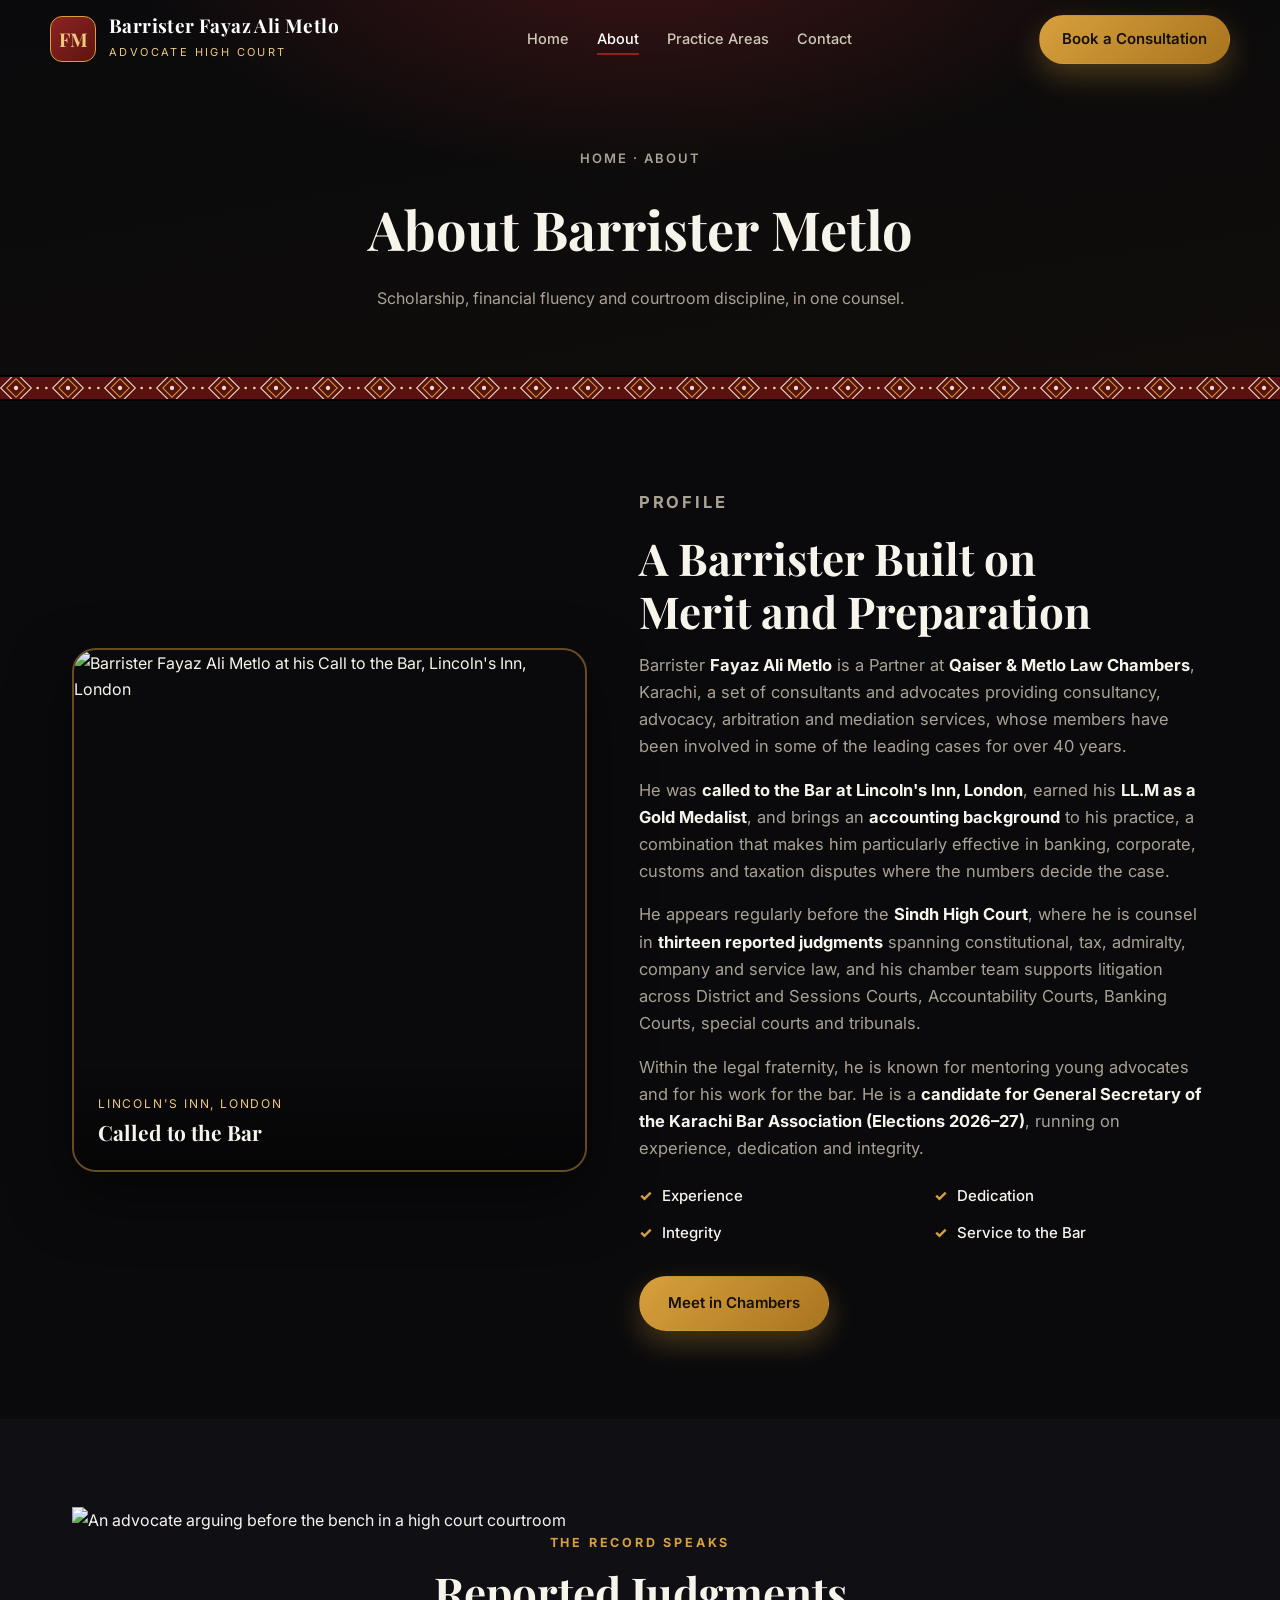
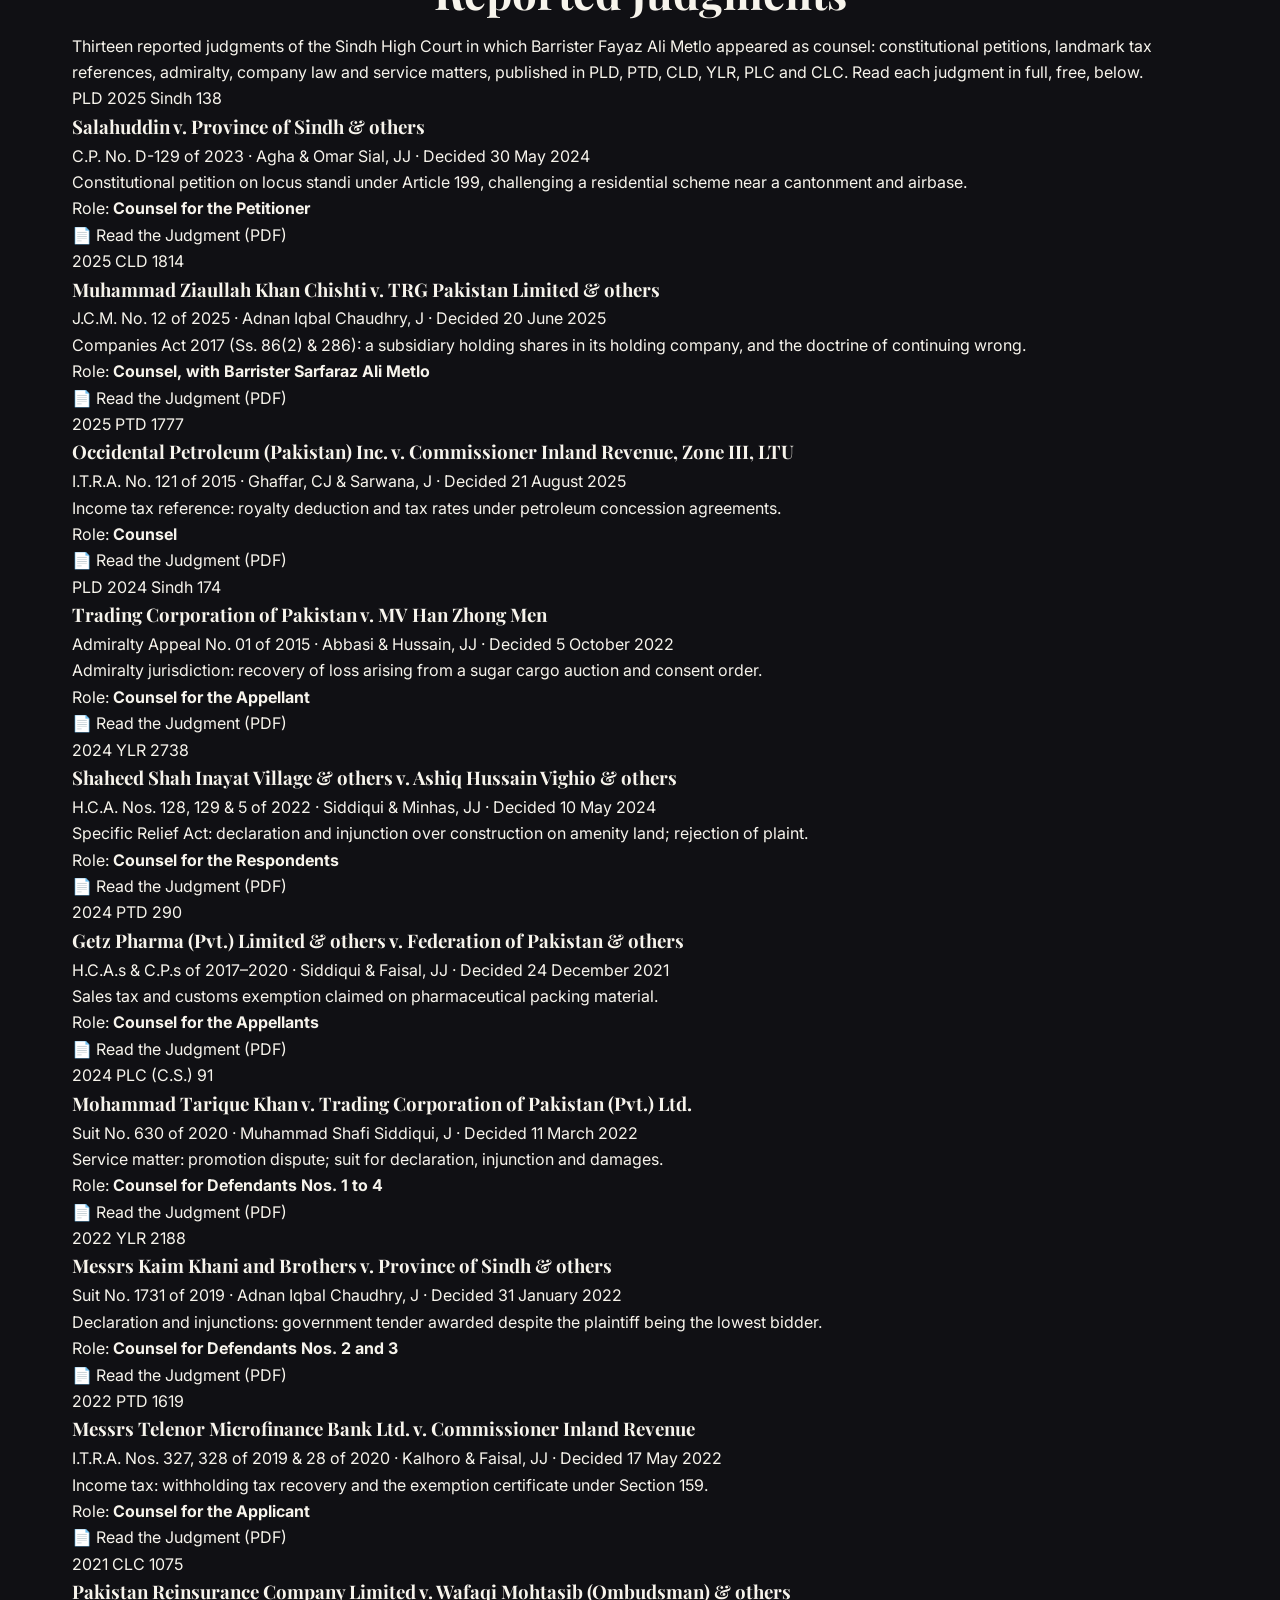
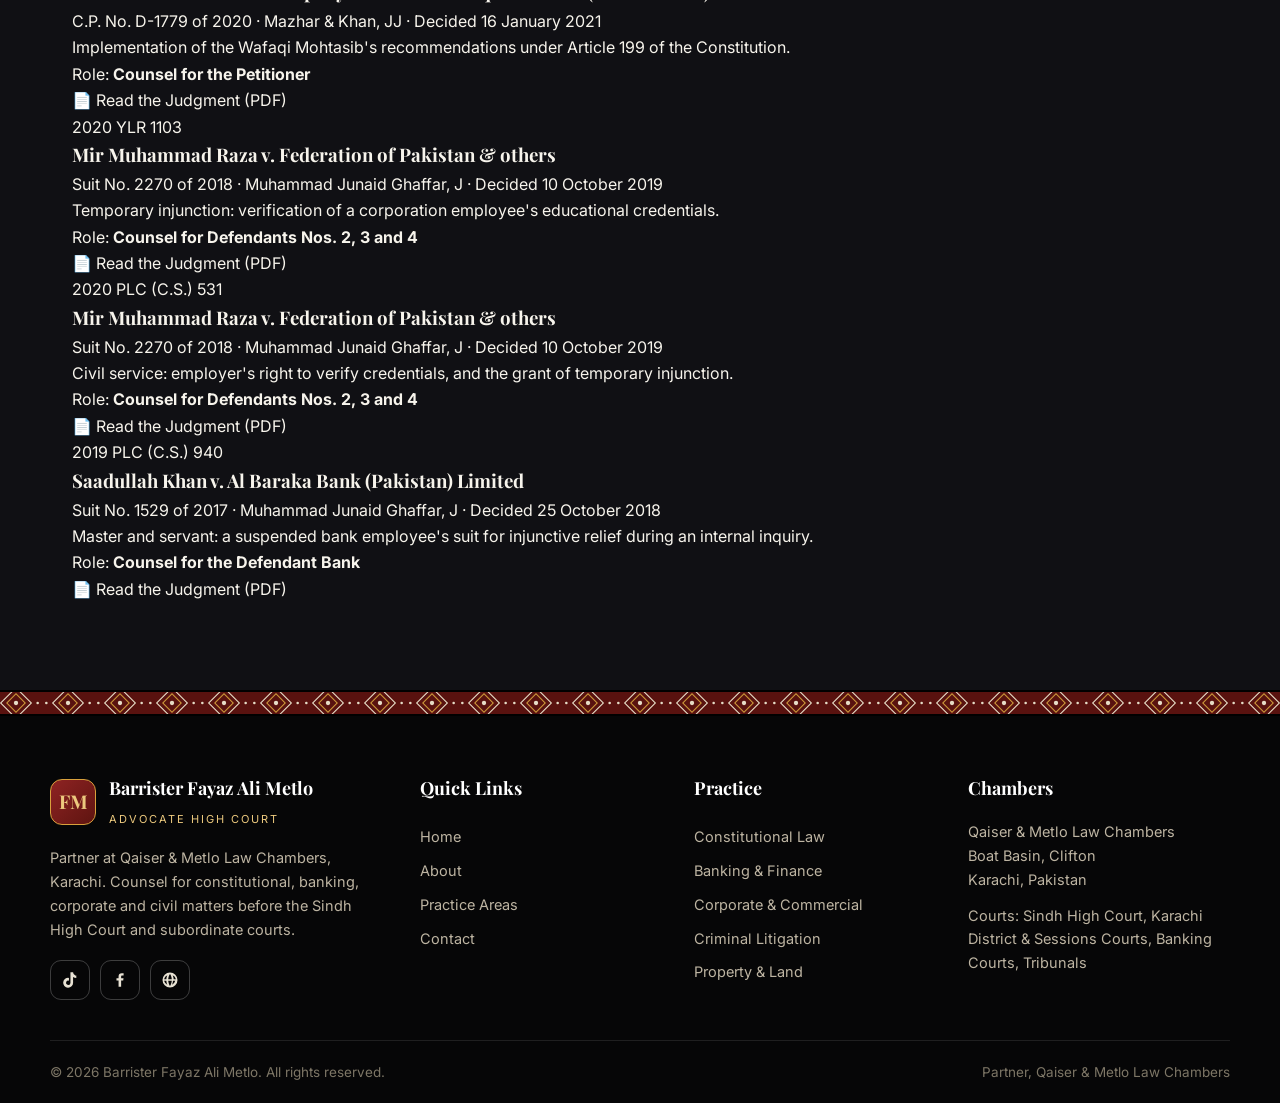
==== commit 4b0add27: "v3: about.html" ====
--- a/about.html
+++ b/about.html
@@ -3,8 +3,20 @@
 <head>
 <meta charset="UTF-8">
 <meta name="viewport" content="width=device-width, initial-scale=1.0">
-<title>About | Barrister Fayaz Ali Metlo</title>
-<meta name="description" content="Profile of Barrister Fayaz Ali Metlo, LL.M Gold Medalist and Partner at Qaiser and Metlo Law Chambers, Karachi.">
+<title>About Barrister Fayaz Ali Metlo | Lincoln's Inn | LL.M Gold Medalist</title>
+<meta name="description" content="Profile of Barrister Fayaz Ali Metlo, LL.M Gold Medalist called to the Bar at Lincoln's Inn, London, and Partner at Qaiser and Metlo Law Chambers, Karachi.">
+<meta name="robots" content="index, follow">
+<link rel="canonical" href="https://taqi-kazmi44.github.io/barrister-fayaz-ali-metlo/about.html">
+<meta property="og:type" content="website">
+<meta property="og:title" content="About Barrister Fayaz Ali Metlo | Lincoln's Inn | LL.M Gold Medalist">
+<meta property="og:description" content="Profile of Barrister Fayaz Ali Metlo, LL.M Gold Medalist called to the Bar at Lincoln's Inn, London, and Partner at Qaiser and Metlo Law Chambers, Karachi.">
+<meta property="og:url" content="https://taqi-kazmi44.github.io/barrister-fayaz-ali-metlo/about.html">
+<meta property="og:image" content="https://taqi-kazmi44.github.io/barrister-fayaz-ali-metlo/assets/img/fayaz-studio.jpg">
+<meta name="twitter:card" content="summary_large_image">
+<meta name="twitter:title" content="About Barrister Fayaz Ali Metlo | Lincoln's Inn | LL.M Gold Medalist">
+<meta name="twitter:description" content="Profile of Barrister Fayaz Ali Metlo, LL.M Gold Medalist called to the Bar at Lincoln's Inn, London, and Partner at Qaiser and Metlo Law Chambers, Karachi.">
+<meta name="twitter:image" content="https://taqi-kazmi44.github.io/barrister-fayaz-ali-metlo/assets/img/fayaz-studio.jpg">
+<script type="application/ld+json">{"@context": "https://schema.org", "@type": "Person", "name": "Barrister Fayaz Ali Metlo", "jobTitle": "Advocate High Court", "description": "Barrister Fayaz Ali Metlo, Partner at Qaiser & Metlo Law Chambers, Karachi. LL.M Gold Medalist, called to the Bar at Lincoln's Inn, London. Counsel in reported judgments of the Sindh High Court.", "url": "https://taqi-kazmi44.github.io/barrister-fayaz-ali-metlo/", "image": "https://taqi-kazmi44.github.io/barrister-fayaz-ali-metlo/assets/img/fayaz-studio.jpg", "alumniOf": "Lincoln's Inn, London", "worksFor": {"@type": "LegalService", "name": "Qaiser & Metlo Law Chambers", "url": "https://qmlc.pk", "address": {"@type": "PostalAddress", "addressLocality": "Boat Basin, Clifton, Karachi", "addressCountry": "PK"}}, "address": {"@type": "PostalAddress", "addressLocality": "Karachi", "addressCountry": "PK"}, "sameAs": ["https://www.tiktok.com/@barrister.fayaz.metlo", "https://www.facebook.com/fa.metlo"]}</script>
 <link rel="preconnect" href="https://fonts.googleapis.com">
 <link href="https://fonts.googleapis.com/css2?family=Playfair+Display:wght@500;600;700;800&family=Inter:wght@400;500;600;700&display=swap" rel="stylesheet">
 <link rel="stylesheet" href="assets/css/style.css">
@@ -20,24 +32,27 @@
 <div class="page-hero"><div class="wrap"><p class="crumbs">Home · About</p><h1>About Barrister Metlo</h1><p>Scholarship, financial fluency and courtroom discipline, in one counsel.</p></div></div>
 <div class="ajrak-strip"></div>
 <section><div class="wrap about">
-  <div class="photo-card reveal"><img src="assets/img/fayaz-hero.jpg" alt="Barrister Fayaz Ali Metlo in barrister robes holding his Call certificate">
-    <div class="cap"><span>Barrister-at-Law</span><b>Fayaz Ali Metlo</b></div></div>
+  <div class="photo-card reveal"><img src="assets/img/fayaz-lincolns.jpg" alt="Barrister Fayaz Ali Metlo at his Call to the Bar, Lincoln's Inn, London">
+    <div class="cap"><span>Lincoln's Inn, London</span><b>Called to the Bar</b></div></div>
   <div class="reveal d1">
     <p class="kick">Profile</p><h2 class="title" style="text-align:left">A Barrister Built on<br>Merit and Preparation</h2>
     <p>Barrister <b>Fayaz Ali Metlo</b> is a Partner at <b>Qaiser &amp; Metlo Law Chambers</b>, Karachi, a set of consultants and advocates providing consultancy, advocacy, arbitration and mediation services, whose members have been involved in some of the leading cases for over 40 years.</p>
-    <p>He earned his <b>LL.M as a Gold Medalist</b> and brings an <b>accounting background</b> to his practice, a combination that makes him particularly effective in banking, corporate, customs and taxation disputes where the numbers decide the case.</p>
-    <p>He appears regularly before the <b>Sindh High Court</b> in constitutional petitions, banking and civil matters, and his chamber team supports litigation across District and Sessions Courts, Accountability Courts, Banking Courts, special courts and tribunals.</p>
+    <p>He was <b>called to the Bar at Lincoln's Inn, London</b>, earned his <b>LL.M as a Gold Medalist</b>, and brings an <b>accounting background</b> to his practice, a combination that makes him particularly effective in banking, corporate, customs and taxation disputes where the numbers decide the case.</p>
+    <p>He appears regularly before the <b>Sindh High Court</b>, where he is counsel in <b>thirteen reported judgments</b> spanning constitutional, tax, admiralty, company and service law, and his chamber team supports litigation across District and Sessions Courts, Accountability Courts, Banking Courts, special courts and tribunals.</p>
     <p>Within the legal fraternity, he is known for mentoring young advocates and for his work for the bar. He is a <b>candidate for General Secretary of the Karachi Bar Association (Elections 2026–27)</b>, running on experience, dedication and integrity.</p>
     <div class="checks"><span>Experience</span><span>Dedication</span><span>Integrity</span><span>Service to the Bar</span></div>
     <a class="btn gold" href="contact.html">Meet in Chambers</a>
   </div>
 </div></section>
-<section class="alt"><div class="wrap">
-  <p class="kick reveal">Court Record</p><h2 class="title reveal">Reported Cases &amp; Notable Appearances</h2>
-  <p class="sub reveal">As recorded in the published orders of the Sindh High Court, Karachi (caselaw.shc.gov.pk).</p>
-  <div class="timeline"><div class="case reveal"><div class="meta"><span class="tag">Sindh High Court</span><span class="tag red">Constitutional Petition</span><span class="tag">Order: 18 March 2026</span></div><h3>C.P. No. D-1544 of 2025 — Jawed Akhtar Khichi v. Province of Sindh</h3><p>Appeared for the petitioner alongside Barrister Sarfaraz Ali Metlo before the Constitutional Bench (Adnan-ul-Karim Memon and Zulfiqar Ali Sangi, JJ.).</p></div><div class="case reveal"><div class="meta"><span class="tag">Sindh High Court</span><span class="tag red">Constitutional Petition</span><span class="tag">Order: 16 April 2025</span></div><h3>C.P. No. D-3994 of 2023</h3><p>Appeared for the petitioner, with Ms. Adeela Ansari, in a petition arising from a raid on a petrol station and recovery of amounts by law enforcement authorities.</p></div><div class="case reveal"><div class="meta"><span class="tag">Sindh High Court</span><span class="tag red">Constitutional Petition</span><span class="tag">Order: 14 April 2025</span></div><h3>C.P. No. D-616 of 2022</h3><p>Appeared for the petitioner; during the hearing the impugned notice was withdrawn by the respondent and the petition was disposed of as having served its purpose.</p></div><div class="case reveal"><div class="meta"><span class="tag">Sindh High Court</span><span class="tag red">High Court Appeal</span><span class="tag">Order: 10 April 2025</span></div><h3>H.C.A. No. 80 of 2022 — Bushra Khatoon &amp; others v. Muhammad Abdullah &amp; others</h3><p>Appeared for the appellants in a property matter (Plot FL-I, Block-15, Gulistan-e-Johar, Karachi); the appeal was disposed of with consent, with liberty to approach the trial court.</p></div><div class="case reveal"><div class="meta"><span class="tag">Sindh High Court</span><span class="tag red">High Court Appeals</span><span class="tag">Hearing: 6 March 2025</span></div><h3>H.C.A. Nos. 456 &amp; 457 of 2024</h3><p>Appeared for the appellant before the Division Bench (Muhammad Iqbal Kalhoro and Muhammad Osman Ali Hadi, JJ.).</p></div><div class="case reveal"><div class="meta"><span class="tag">Sindh High Court</span><span class="tag red">Criminal — Customs</span><span class="tag">Decided: 31 October 2024</span></div><h3>Spl. Cr. Misc. Application No. 612 of 2023 — Usman Bajwa v. The State &amp; others</h3><p>Appeared with M/s. Sarfaraz Ali Metlo and team for the applicant in a customs matter heard over multiple dates before the Sindh High Court.</p></div><div class="case reveal"><div class="meta"><span class="tag">Sindh High Court</span><span class="tag red">Banking</span><span class="tag">Order: 20 November 2019</span></div><h3>C.P. No. D-8596 of 2018 with I.A. No. 113 of 2018</h3><p>Appeared for Dubai Islamic Bank Pakistan Limited; the connected matters were disposed of after an amicable settlement between the parties.</p></div><div class="case reveal"><div class="meta"><span class="tag">Sindh High Court</span><span class="tag red">Admiralty</span><span class="tag">Order: 19 August 2019</span></div><h3>Admiralty Suit No. 14 of 2006 (CMA No. 26 of 2018)</h3><p>Appeared for the plaintiff, seeking release of auction proceeds of a sugar cargo deposited with the Official Assignee.</p></div></div>
+
+<section class="alt" id="judgments"><div class="wrap">
+  <div class="jband">
+    <div class="ph reveal"><img src="assets/img/courtroom.jpg" alt="An advocate arguing before the bench in a high court courtroom"></div>
+    <div class="reveal d1"><p class="kick">The Record Speaks</p><h2 class="title">Reported Judgments</h2>
+    <p>Thirteen reported judgments of the Sindh High Court in which Barrister Fayaz Ali Metlo appeared as counsel: constitutional petitions, landmark tax references, admiralty, company law and service matters, published in PLD, PTD, CLD, YLR, PLC and CLC. Read each judgment in full, free, below.</p></div>
+  </div>
+  <div class="jgrid"><div class="jcard reveal"><span class="cite">PLD 2025 Sindh 138</span><h3>Salahuddin v. Province of Sindh &amp; others</h3><div class="meta">C.P. No. D-129 of 2023 · Agha &amp; Omar Sial, JJ · Decided 30 May 2024</div><p>Constitutional petition on locus standi under Article 199, challenging a residential scheme near a cantonment and airbase.</p><div class="role">Role: <b>Counsel for the Petitioner</b></div><a class="pdf" href="assets/docs/pld-2025-sindh-138.pdf" target="_blank" rel="noopener">📄 Read the Judgment (PDF)</a></div><div class="jcard reveal"><span class="cite">2025 CLD 1814</span><h3>Muhammad Ziaullah Khan Chishti v. TRG Pakistan Limited &amp; others</h3><div class="meta">J.C.M. No. 12 of 2025 · Adnan Iqbal Chaudhry, J · Decided 20 June 2025</div><p>Companies Act 2017 (Ss. 86(2) &amp; 286): a subsidiary holding shares in its holding company, and the doctrine of continuing wrong.</p><div class="role">Role: <b>Counsel, with Barrister Sarfaraz Ali Metlo</b></div><a class="pdf" href="assets/docs/2025-cld-1814.pdf" target="_blank" rel="noopener">📄 Read the Judgment (PDF)</a></div><div class="jcard reveal"><span class="cite">2025 PTD 1777</span><h3>Occidental Petroleum (Pakistan) Inc. v. Commissioner Inland Revenue, Zone III, LTU</h3><div class="meta">I.T.R.A. No. 121 of 2015 · Ghaffar, CJ &amp; Sarwana, J · Decided 21 August 2025</div><p>Income tax reference: royalty deduction and tax rates under petroleum concession agreements.</p><div class="role">Role: <b>Counsel</b></div><a class="pdf" href="assets/docs/2025-ptd-1777.pdf" target="_blank" rel="noopener">📄 Read the Judgment (PDF)</a></div><div class="jcard reveal"><span class="cite">PLD 2024 Sindh 174</span><h3>Trading Corporation of Pakistan v. MV Han Zhong Men</h3><div class="meta">Admiralty Appeal No. 01 of 2015 · Abbasi &amp; Hussain, JJ · Decided 5 October 2022</div><p>Admiralty jurisdiction: recovery of loss arising from a sugar cargo auction and consent order.</p><div class="role">Role: <b>Counsel for the Appellant</b></div><a class="pdf" href="assets/docs/pld-2024-sindh-174.pdf" target="_blank" rel="noopener">📄 Read the Judgment (PDF)</a></div><div class="jcard reveal"><span class="cite">2024 YLR 2738</span><h3>Shaheed Shah Inayat Village &amp; others v. Ashiq Hussain Vighio &amp; others</h3><div class="meta">H.C.A. Nos. 128, 129 &amp; 5 of 2022 · Siddiqui &amp; Minhas, JJ · Decided 10 May 2024</div><p>Specific Relief Act: declaration and injunction over construction on amenity land; rejection of plaint.</p><div class="role">Role: <b>Counsel for the Respondents</b></div><a class="pdf" href="assets/docs/2024-ylr-2738.pdf" target="_blank" rel="noopener">📄 Read the Judgment (PDF)</a></div><div class="jcard reveal"><span class="cite">2024 PTD 290</span><h3>Getz Pharma (Pvt.) Limited &amp; others v. Federation of Pakistan &amp; others</h3><div class="meta">H.C.A.s &amp; C.P.s of 2017–2020 · Siddiqui &amp; Faisal, JJ · Decided 24 December 2021</div><p>Sales tax and customs exemption claimed on pharmaceutical packing material.</p><div class="role">Role: <b>Counsel for the Appellants</b></div><a class="pdf" href="assets/docs/2024-ptd-290.pdf" target="_blank" rel="noopener">📄 Read the Judgment (PDF)</a></div><div class="jcard reveal"><span class="cite">2024 PLC (C.S.) 91</span><h3>Mohammad Tarique Khan v. Trading Corporation of Pakistan (Pvt.) Ltd.</h3><div class="meta">Suit No. 630 of 2020 · Muhammad Shafi Siddiqui, J · Decided 11 March 2022</div><p>Service matter: promotion dispute; suit for declaration, injunction and damages.</p><div class="role">Role: <b>Counsel for Defendants Nos. 1 to 4</b></div><a class="pdf" href="assets/docs/2024-plc-cs-91.pdf" target="_blank" rel="noopener">📄 Read the Judgment (PDF)</a></div><div class="jcard reveal"><span class="cite">2022 YLR 2188</span><h3>Messrs Kaim Khani and Brothers v. Province of Sindh &amp; others</h3><div class="meta">Suit No. 1731 of 2019 · Adnan Iqbal Chaudhry, J · Decided 31 January 2022</div><p>Declaration and injunctions: government tender awarded despite the plaintiff being the lowest bidder.</p><div class="role">Role: <b>Counsel for Defendants Nos. 2 and 3</b></div><a class="pdf" href="assets/docs/2022-ylr-2188.pdf" target="_blank" rel="noopener">📄 Read the Judgment (PDF)</a></div><div class="jcard reveal"><span class="cite">2022 PTD 1619</span><h3>Messrs Telenor Microfinance Bank Ltd. v. Commissioner Inland Revenue</h3><div class="meta">I.T.R.A. Nos. 327, 328 of 2019 &amp; 28 of 2020 · Kalhoro &amp; Faisal, JJ · Decided 17 May 2022</div><p>Income tax: withholding tax recovery and the exemption certificate under Section 159.</p><div class="role">Role: <b>Counsel for the Applicant</b></div><a class="pdf" href="assets/docs/2022-ptd-1619.pdf" target="_blank" rel="noopener">📄 Read the Judgment (PDF)</a></div><div class="jcard reveal"><span class="cite">2021 CLC 1075</span><h3>Pakistan Reinsurance Company Limited v. Wafaqi Mohtasib (Ombudsman) &amp; others</h3><div class="meta">C.P. No. D-1779 of 2020 · Mazhar &amp; Khan, JJ · Decided 16 January 2021</div><p>Implementation of the Wafaqi Mohtasib's recommendations under Article 199 of the Constitution.</p><div class="role">Role: <b>Counsel for the Petitioner</b></div><a class="pdf" href="assets/docs/2021-clc-1075.pdf" target="_blank" rel="noopener">📄 Read the Judgment (PDF)</a></div><div class="jcard reveal"><span class="cite">2020 YLR 1103</span><h3>Mir Muhammad Raza v. Federation of Pakistan &amp; others</h3><div class="meta">Suit No. 2270 of 2018 · Muhammad Junaid Ghaffar, J · Decided 10 October 2019</div><p>Temporary injunction: verification of a corporation employee's educational credentials.</p><div class="role">Role: <b>Counsel for Defendants Nos. 2, 3 and 4</b></div><a class="pdf" href="assets/docs/2020-ylr-1103.pdf" target="_blank" rel="noopener">📄 Read the Judgment (PDF)</a></div><div class="jcard reveal"><span class="cite">2020 PLC (C.S.) 531</span><h3>Mir Muhammad Raza v. Federation of Pakistan &amp; others</h3><div class="meta">Suit No. 2270 of 2018 · Muhammad Junaid Ghaffar, J · Decided 10 October 2019</div><p>Civil service: employer's right to verify credentials, and the grant of temporary injunction.</p><div class="role">Role: <b>Counsel for Defendants Nos. 2, 3 and 4</b></div><a class="pdf" href="assets/docs/2020-plc-cs-531.pdf" target="_blank" rel="noopener">📄 Read the Judgment (PDF)</a></div><div class="jcard reveal"><span class="cite">2019 PLC (C.S.) 940</span><h3>Saadullah Khan v. Al Baraka Bank (Pakistan) Limited</h3><div class="meta">Suit No. 1529 of 2017 · Muhammad Junaid Ghaffar, J · Decided 25 October 2018</div><p>Master and servant: a suspended bank employee's suit for injunctive relief during an internal inquiry.</p><div class="role">Role: <b>Counsel for the Defendant Bank</b></div><a class="pdf" href="assets/docs/2019-plc-cs-940.pdf" target="_blank" rel="noopener">📄 Read the Judgment (PDF)</a></div></div>
 </div></section>
-
 <footer>
 <div class="ajrak-strip"></div>
 <div class="wrap f-main">
--- a/assets/css/style.css
+++ b/assets/css/style.css
@@ -1,165 +1,221 @@
 :root{
-  --navy:#0a1628; --navy2:#0e1e38; --ink:#12233d;
-  --gold:#c9a24b; --gold2:#e3c878; --cream:#f7f3ea; --paper:#fbfaf7;
-  --mut:#5b6a7f; --line:#e6e0cf; --radius:18px;
-  --shadow:0 18px 50px rgba(10,22,40,.14);
+  --black:#0a0a0c; --coal:#101014; --panel:#15151b; --panel2:#1a1a21;
+  --white:#f7f4ec; --mut:#a9a294; --line:#2a2a33;
+  --ajrak:#8e2323; --ajrak2:#5e1410; --indigo:#2e4a7a; --gold:#d8a03c; --gold2:#ecc97e;
+  --radius:18px; --shadow:0 24px 60px rgba(0,0,0,.5);
 }
 *{margin:0;padding:0;box-sizing:border-box}
 html{scroll-behavior:smooth}
-body{font-family:'Inter',system-ui,sans-serif;color:var(--ink);background:var(--paper);line-height:1.65}
+body{font-family:'Inter',system-ui,sans-serif;color:var(--white);background:var(--black);line-height:1.65;overflow-x:hidden}
 h1,h2,h3,.serif{font-family:'Playfair Display',Georgia,serif}
 a{text-decoration:none;color:inherit}
 img{max-width:100%;display:block}
 .wrap{max-width:1180px;margin:0 auto;padding:0 22px}
-.btn{display:inline-flex;align-items:center;gap:9px;padding:14px 28px;border-radius:999px;font-weight:600;font-size:15px;transition:.25s;border:1px solid transparent;cursor:pointer}
-.btn.gold{background:linear-gradient(135deg,var(--gold),#b18a34);color:#0a1628;box-shadow:0 10px 26px rgba(201,162,75,.35)}
-.btn.gold:hover{transform:translateY(-2px);box-shadow:0 16px 34px rgba(201,162,75,.45)}
-.btn.ghost{border-color:rgba(255,255,255,.4);color:#fff}
-.btn.ghost:hover{background:rgba(255,255,255,.1)}
-.btn.dark{background:var(--navy);color:#fff}
-.btn.dark:hover{background:var(--navy2)}
+.btn{display:inline-flex;align-items:center;gap:9px;padding:14px 28px;border-radius:999px;font-weight:600;font-size:15px;transition:.3s;border:1px solid transparent;cursor:pointer;position:relative;overflow:hidden}
+.btn.gold{background:linear-gradient(135deg,var(--gold),#a8741f);color:#14100a;box-shadow:0 12px 30px rgba(216,160,60,.3)}
+.btn.gold:hover{transform:translateY(-3px) scale(1.02);box-shadow:0 18px 40px rgba(216,160,60,.45)}
+.btn.ajrak{background:linear-gradient(135deg,var(--ajrak),var(--ajrak2));color:#fff;box-shadow:0 12px 30px rgba(142,35,35,.35)}
+.btn.ajrak:hover{transform:translateY(-3px)}
+.btn.ghost{border-color:rgba(255,255,255,.35);color:#fff;background:rgba(255,255,255,.03)}
+.btn.ghost:hover{background:rgba(255,255,255,.1);transform:translateY(-3px)}
+.btn.dark{background:#fff;color:#0a0a0c}
+.ajrak-strip{height:26px;background:url('../img/ajrak.svg') repeat-x center/auto 52px;opacity:.95;border-top:2px solid #000;border-bottom:2px solid #000;animation:ajrakSlide 30s linear infinite}
+@keyframes ajrakSlide{from{background-position-x:0}to{background-position-x:576px}}
 /* Header */
-header{position:fixed;inset:0 0 auto 0;z-index:60;transition:.3s}
-header.scrolled{background:rgba(10,22,40,.96);box-shadow:0 8px 30px rgba(0,0,0,.25);backdrop-filter:blur(8px)}
-.nav{display:flex;align-items:center;justify-content:space-between;padding:16px 0}
+header{position:fixed;inset:0 0 auto 0;z-index:60;transition:.35s}
+header.scrolled{background:rgba(10,10,12,.94);box-shadow:0 10px 34px rgba(0,0,0,.55);backdrop-filter:blur(10px)}
+.nav{display:flex;align-items:center;justify-content:space-between;padding:15px 0;gap:16px}
 .brand{display:flex;align-items:center;gap:13px;color:#fff}
-.mono{width:46px;height:46px;border-radius:12px;background:linear-gradient(135deg,var(--gold),#9a7a2e);display:grid;place-items:center;font-family:'Playfair Display',serif;font-weight:700;font-size:19px;color:#0a1628;box-shadow:0 8px 20px rgba(201,162,75,.4)}
+.mono{width:46px;height:46px;border-radius:12px;background:linear-gradient(135deg,var(--ajrak),var(--ajrak2));border:1px solid var(--gold);display:grid;place-items:center;font-family:'Playfair Display',serif;font-weight:700;font-size:19px;color:var(--gold2);flex:none}
 .brand b{font-family:'Playfair Display',serif;font-size:19px;letter-spacing:.4px;display:block;line-height:1.15}
 .brand small{color:var(--gold2);font-size:11px;letter-spacing:2.4px;text-transform:uppercase}
-.nav nav{display:flex;gap:30px}
-.nav nav a{color:#dbe3ee;font-size:14.5px;font-weight:500;position:relative;padding:4px 0}
-.nav nav a::after{content:"";position:absolute;left:0;bottom:0;width:0;height:2px;background:var(--gold);transition:.3s}
+.nav nav{display:flex;gap:28px}
+.nav nav a{color:#cfc9ba;font-size:14.5px;font-weight:500;position:relative;padding:4px 0}
+.nav nav a::after{content:"";position:absolute;left:0;bottom:0;width:0;height:2px;background:var(--ajrak);transition:.3s}
 .nav nav a:hover::after,.nav nav a.active::after{width:100%}
 .nav nav a.active{color:#fff}
 .nav .btn{padding:11px 22px}
 .burger{display:none;background:none;border:0;cursor:pointer}
 .burger span{display:block;width:26px;height:2px;background:#fff;margin:6px 0}
 /* Hero */
-.hero{background:radial-gradient(1100px 520px at 85% -10%,rgba(201,162,75,.28),transparent 60%),linear-gradient(160deg,var(--navy) 0%,var(--navy2) 55%,#0a1424 100%);color:#fff;padding:158px 0 92px;position:relative;overflow:hidden}
-.hero::before{content:"";position:absolute;inset:auto -120px -160px auto;width:520px;height:520px;border:1px solid rgba(201,162,75,.25);border-radius:50%}
-.hero::after{content:"";position:absolute;inset:auto -60px -220px auto;width:520px;height:520px;border:1px solid rgba(201,162,75,.14);border-radius:50%}
-.eyebrow{display:inline-flex;align-items:center;gap:9px;border:1px solid rgba(201,162,75,.55);color:var(--gold2);border-radius:999px;padding:7px 16px;font-size:12.5px;letter-spacing:2px;text-transform:uppercase;font-weight:600}
-.eyebrow i{width:7px;height:7px;border-radius:50%;background:var(--gold);display:inline-block}
-.hero h1{font-size:clamp(42px,6vw,68px);line-height:1.08;margin:26px 0 8px;font-weight:700}
-.hero h1 em{font-style:normal;color:var(--gold2)}
-.hero .role{font-size:clamp(17px,2.4vw,21px);color:#c8d3e2;max-width:640px}
+.hero{position:relative;padding:150px 0 0;background:radial-gradient(900px 480px at 88% -10%,rgba(142,35,35,.4),transparent 60%),radial-gradient(700px 420px at -10% 110%,rgba(46,74,122,.35),transparent 60%),linear-gradient(165deg,#0a0a0c,#12100e 60%,#0a0a0c);overflow:hidden}
+.hero-grid{display:grid;grid-template-columns:1.08fr .92fr;gap:48px;align-items:center;padding-bottom:70px}
+.eyebrow{display:inline-flex;align-items:center;gap:9px;border:1px solid rgba(216,160,60,.6);color:var(--gold2);border-radius:999px;padding:7px 16px;font-size:12.5px;letter-spacing:2px;text-transform:uppercase;font-weight:600;animation:fadeDown 1s .1s both}
+.eyebrow i{width:7px;height:7px;border-radius:50%;background:var(--ajrak);display:inline-block;animation:pulse 1.8s infinite}
+@keyframes pulse{0%,100%{box-shadow:0 0 0 0 rgba(142,35,35,.6)}50%{box-shadow:0 0 0 7px rgba(142,35,35,0)}}
+.hero h1{font-size:clamp(44px,6.4vw,74px);line-height:1.05;margin:24px 0 10px;font-weight:800}
+.hero h1 .line{display:block;overflow:hidden}
+.hero h1 .line span{display:inline-block;animation:riseUp 1s cubic-bezier(.2,.7,.2,1) both}
+.hero h1 .line:nth-child(2) span{animation-delay:.15s}
+.hero h1 em{font-style:normal;background:linear-gradient(90deg,var(--gold2),var(--gold),var(--ajrak));-webkit-background-clip:text;background-clip:text;color:transparent;background-size:200% 100%;animation:sheen 5s linear infinite}
+@keyframes sheen{to{background-position:200% 0}}
+@keyframes riseUp{from{transform:translateY(110%);opacity:0}to{transform:none;opacity:1}}
+@keyframes fadeDown{from{transform:translateY(-16px);opacity:0}to{transform:none;opacity:1}}
+.hero .role{font-size:clamp(16.5px,2.3vw,20.5px);color:#cfc9ba;max-width:600px;animation:fadeDown 1s .35s both}
 .hero .role b{color:#fff}
-.ctas{margin:34px 0 40px;display:flex;gap:14px;flex-wrap:wrap}
-.stats{display:grid;grid-template-columns:repeat(4,1fr);gap:14px;max-width:860px}
-.stat{background:rgba(255,255,255,.05);border:1px solid rgba(255,255,255,.12);border-radius:14px;padding:16px 18px}
-.stat b{font-family:'Playfair Display',serif;font-size:19px;color:var(--gold2);display:block;line-height:1.25}
-.stat span{font-size:12.5px;color:#aebdd1;letter-spacing:.4px}
-/* Trust bar */
-.trust{background:var(--navy);border-top:1px solid rgba(201,162,75,.35)}
-.trust .wrap{display:flex;gap:14px;flex-wrap:wrap;justify-content:space-between;padding-top:18px;padding-bottom:18px}
-.trust span{color:#c8d3e2;font-size:13.5px;letter-spacing:1.6px;text-transform:uppercase;display:flex;align-items:center;gap:9px}
-.trust span::before{content:"◆";color:var(--gold);font-size:10px}
+.ctas{margin:32px 0 38px;display:flex;gap:14px;flex-wrap:wrap;animation:fadeDown 1s .5s both}
+.stats{display:grid;grid-template-columns:repeat(4,1fr);gap:13px;max-width:880px;animation:fadeDown 1s .65s both}
+.stat{background:rgba(255,255,255,.04);border:1px solid rgba(255,255,255,.1);border-radius:14px;padding:15px 17px;transition:.3s}
+.stat:hover{transform:translateY(-4px);border-color:var(--gold)}
+.stat b{font-family:'Playfair Display',serif;font-size:22px;color:var(--gold2);display:block;line-height:1.2}
+.stat span{font-size:12px;color:var(--mut);letter-spacing:.4px}
+.hero-photo{position:relative;animation:fadeDown 1.1s .3s both}
+.hero-photo .frame{position:relative;border-radius:26px;overflow:hidden;border:2px solid rgba(216,160,60,.55);box-shadow:var(--shadow)}
+.hero-photo img{width:100%;height:560px;object-fit:cover;object-position:top center;animation:kenburns 16s ease-in-out infinite alternate}
+@keyframes kenburns{from{transform:scale(1)}to{transform:scale(1.09)}}
+.hero-photo .frame::after{content:"";position:absolute;inset:0;background:linear-gradient(200deg,transparent 55%,rgba(10,10,12,.55))}
+.badge-float{position:absolute;background:rgba(16,16,20,.92);border:1px solid rgba(216,160,60,.5);backdrop-filter:blur(6px);border-radius:14px;padding:12px 16px;box-shadow:var(--shadow);z-index:2}
+.badge-float b{font-family:'Playfair Display',serif;color:var(--gold2);font-size:16.5px;display:block;line-height:1.2}
+.badge-float span{font-size:12px;color:var(--mut)}
+.bf1{top:26px;left:-26px;animation:floaty 5.5s ease-in-out infinite}
+.bf2{bottom:34px;right:-20px;animation:floaty 6.5s .8s ease-in-out infinite}
+@keyframes floaty{0%,100%{transform:translateY(0)}50%{transform:translateY(-11px)}}
+/* Marquee */
+.marquee{background:var(--ajrak2);border-block:2px solid #000;overflow:hidden;padding:13px 0;white-space:nowrap}
+.marquee .track{display:inline-flex;gap:0;animation:marq 26s linear infinite}
+.marquee span{font-family:'Playfair Display',serif;font-size:17px;letter-spacing:2.5px;color:#f3e9d2;padding:0 26px;text-transform:uppercase}
+.marquee span::after{content:"◆";color:var(--gold);margin-left:52px;font-size:11px}
+@keyframes marq{to{transform:translateX(-50%)}}
 /* Sections */
-section{padding:88px 0}
-.kick{color:#9a7a2e;font-weight:700;letter-spacing:2.6px;text-transform:uppercase;font-size:12.5px;text-align:center}
-h2.title{font-size:clamp(30px,4.2vw,44px);text-align:center;margin:12px auto 14px;max-width:760px;line-height:1.2}
+section{padding:88px 0;position:relative}
+.kick{color:var(--gold);font-weight:700;letter-spacing:2.8px;text-transform:uppercase;font-size:12.5px;text-align:center}
+h2.title{font-size:clamp(30px,4.2vw,44px);text-align:center;margin:12px auto 14px;max-width:780px;line-height:1.2}
 .sub{text-align:center;color:var(--mut);max-width:680px;margin:0 auto 50px;font-size:16.5px}
 .grid{display:grid;gap:20px}
 .g3{grid-template-columns:repeat(3,1fr)}
 .g2{grid-template-columns:repeat(2,1fr)}
-.card{background:#fff;border:1px solid var(--line);border-radius:var(--radius);padding:30px 28px;transition:.3s;position:relative;overflow:hidden}
-.card::before{content:"";position:absolute;top:0;left:0;right:0;height:3px;background:linear-gradient(90deg,var(--gold),transparent);opacity:0;transition:.3s}
-.card:hover{transform:translateY(-5px);box-shadow:var(--shadow);border-color:#d9c98f}
-.card:hover::before{opacity:1}
-.card .ic{width:52px;height:52px;border-radius:14px;background:linear-gradient(135deg,#f3e9cd,#e7d194);display:grid;place-items:center;margin-bottom:17px}
-.card .ic svg{width:26px;height:26px;stroke:#7c5f1c}
+.card{background:var(--panel);border:1px solid var(--line);border-radius:var(--radius);padding:30px 28px;transition:.35s;position:relative;overflow:hidden}
+.card::before{content:"";position:absolute;top:0;left:0;right:0;height:3px;background:linear-gradient(90deg,var(--ajrak),var(--gold));transform:scaleX(0);transform-origin:left;transition:.4s}
+.card:hover{transform:translateY(-6px);box-shadow:var(--shadow);border-color:#4a3a22;background:var(--panel2)}
+.card:hover::before{transform:scaleX(1)}
+.card .ic{width:52px;height:52px;border-radius:14px;background:linear-gradient(135deg,var(--ajrak2),var(--ajrak));border:1px solid rgba(216,160,60,.4);display:grid;place-items:center;margin-bottom:17px;transition:.35s}
+.card:hover .ic{transform:rotate(-6deg) scale(1.08)}
+.card .ic svg{width:26px;height:26px;stroke:var(--gold2)}
 .card h3{font-size:20px;margin-bottom:8px}
 .card p{color:var(--mut);font-size:15px}
-.alt{background:var(--cream)}
+.alt{background:var(--coal)}
 /* About */
-.about{display:grid;grid-template-columns:.92fr 1.08fr;gap:54px;align-items:center}
-.portrait{background:linear-gradient(160deg,var(--navy),var(--navy2));border-radius:24px;padding:44px 38px;color:#fff;position:relative;overflow:hidden;box-shadow:var(--shadow)}
-.portrait::after{content:"FM";position:absolute;right:-18px;bottom:-38px;font-family:'Playfair Display',serif;font-size:190px;color:rgba(201,162,75,.13);font-weight:700;line-height:1}
-.portrait .mono{width:76px;height:76px;font-size:30px;border-radius:18px}
-.portrait h3{font-size:28px;margin:22px 0 4px}
-.portrait .p-role{color:var(--gold2);letter-spacing:1.6px;text-transform:uppercase;font-size:12.5px;font-weight:600}
-.portrait ul{list-style:none;margin-top:24px;display:grid;gap:12px;position:relative;z-index:1}
-.portrait li{display:flex;gap:11px;font-size:15px;color:#d7e0ec}
-.portrait li::before{content:"✓";color:var(--gold);font-weight:700}
+.about{display:grid;grid-template-columns:.95fr 1.05fr;gap:52px;align-items:center}
+.photo-card{border-radius:24px;overflow:hidden;border:2px solid rgba(216,160,60,.45);box-shadow:var(--shadow);position:relative}
+.photo-card img{height:520px;width:100%;object-fit:cover;object-position:top center;transition:transform 1.2s}
+.photo-card:hover img{transform:scale(1.06)}
+.photo-card .cap{position:absolute;inset:auto 0 0 0;padding:20px 24px;background:linear-gradient(transparent,rgba(5,5,6,.92));}
+.photo-card .cap b{font-family:'Playfair Display',serif;font-size:21px;display:block}
+.photo-card .cap span{color:var(--gold2);font-size:12px;letter-spacing:1.8px;text-transform:uppercase}
 .about h2{text-align:left;margin-left:0}
 .about .kick{text-align:left}
 .about p{color:var(--mut);margin-bottom:16px;font-size:16.5px}
-.about p b{color:var(--ink)}
+.about p b{color:var(--white)}
 .checks{display:grid;grid-template-columns:1fr 1fr;gap:12px 22px;margin:22px 0 30px}
 .checks span{display:flex;gap:10px;font-weight:500;font-size:15px}
-.checks span::before{content:"✓";color:#9a7a2e;font-weight:800}
-/* Process */
-.steps{counter-reset:st;display:grid;grid-template-columns:repeat(4,1fr);gap:20px}
-.step{background:#fff;border:1px solid var(--line);border-radius:var(--radius);padding:28px 24px;position:relative}
-.step::before{counter-increment:st;content:"0" counter(st);font-family:'Playfair Display',serif;font-size:40px;color:var(--gold);opacity:.85;display:block;margin-bottom:10px}
+.checks span::before{content:"✓";color:var(--gold);font-weight:800}
+/* Cases timeline */
+.timeline{max-width:920px;margin:0 auto;position:relative;padding-left:34px}
+.timeline::before{content:"";position:absolute;left:10px;top:6px;bottom:6px;width:2px;background:linear-gradient(var(--ajrak),var(--gold),var(--indigo))}
+.case{position:relative;background:var(--panel);border:1px solid var(--line);border-radius:16px;padding:24px 26px;margin-bottom:18px;transition:.3s}
+.case:hover{transform:translateX(6px);border-color:rgba(216,160,60,.55);box-shadow:var(--shadow)}
+.case::before{content:"";position:absolute;left:-31px;top:26px;width:14px;height:14px;border-radius:50%;background:var(--gold);border:3px solid var(--black);box-shadow:0 0 0 3px var(--ajrak)}
+.case .meta{display:flex;gap:10px;flex-wrap:wrap;margin-bottom:8px}
+.case .tag{font-size:11.5px;letter-spacing:1.4px;text-transform:uppercase;font-weight:700;color:var(--gold2);border:1px solid rgba(216,160,60,.45);padding:4px 11px;border-radius:999px}
+.case .tag.red{color:#ffb3ab;border-color:rgba(184,60,50,.6)}
+.case h3{font-size:19.5px;line-height:1.35}
+.case p{color:var(--mut);font-size:14.5px;margin-top:6px}
+/* Gallery */
+.gallery{display:grid;grid-template-columns:1.15fr .85fr;gap:20px}
+.gallery figure{border-radius:22px;overflow:hidden;position:relative;border:1px solid var(--line)}
+.gallery img{width:100%;height:100%;object-fit:cover;transition:transform 1.1s}
+.gallery figure:hover img{transform:scale(1.07)}
+.gallery figcaption{position:absolute;inset:auto 0 0 0;padding:18px 22px;background:linear-gradient(transparent,rgba(5,5,6,.9));font-size:14.5px}
+.gallery figcaption b{font-family:'Playfair Display',serif;font-size:18px;display:block}
+.gcol{display:grid;gap:20px}
+.gcol figure{min-height:250px}
+/* Steps */
+.steps{display:grid;grid-template-columns:repeat(4,1fr);gap:20px}
+.step{background:var(--panel);border:1px solid var(--line);border-radius:var(--radius);padding:28px 24px;transition:.3s}
+.step:hover{transform:translateY(-6px);border-color:rgba(216,160,60,.5)}
+.step .n{font-family:'Playfair Display',serif;font-size:40px;color:var(--ajrak);display:block;margin-bottom:8px}
 .step h3{font-size:18.5px;margin-bottom:7px}
 .step p{color:var(--mut);font-size:14.5px}
 /* Banner */
-.banner{background:linear-gradient(120deg,var(--navy),#14294d);border-radius:26px;padding:52px 48px;color:#fff;display:grid;grid-template-columns:1.2fr .8fr;gap:36px;align-items:center;box-shadow:var(--shadow);position:relative;overflow:hidden}
-.banner::after{content:"⚖";position:absolute;right:26px;top:-30px;font-size:170px;color:rgba(201,162,75,.12)}
+.banner{background:linear-gradient(120deg,var(--ajrak2),#2a0d0a 60%,#101014);border:1px solid rgba(216,160,60,.35);border-radius:26px;padding:52px 48px;display:grid;grid-template-columns:1.2fr .8fr;gap:36px;align-items:center;box-shadow:var(--shadow);position:relative;overflow:hidden}
 .banner h2{font-size:clamp(26px,3.4vw,38px);line-height:1.25;margin-bottom:12px}
 .banner h2 em{font-style:normal;color:var(--gold2)}
-.banner p{color:#c8d3e2;max-width:520px}
-.banner .card2{background:rgba(255,255,255,.06);border:1px solid rgba(201,162,75,.4);border-radius:18px;padding:26px;position:relative;z-index:1}
+.banner p{color:#d8cfc0;max-width:520px}
+.banner .card2{background:rgba(0,0,0,.35);border:1px solid rgba(216,160,60,.45);border-radius:18px;padding:26px;position:relative;z-index:1}
 .banner .card2 b{font-family:'Playfair Display',serif;font-size:21px;display:block;margin-bottom:6px;color:var(--gold2)}
-.banner .card2 span{color:#c8d3e2;font-size:14.5px}
+.banner .card2 span{color:#d8cfc0;font-size:14.5px}
 /* FAQ */
 .faq{max-width:820px;margin:0 auto;display:grid;gap:13px}
-details{background:#fff;border:1px solid var(--line);border-radius:14px;padding:20px 24px}
+details{background:var(--panel);border:1px solid var(--line);border-radius:14px;padding:20px 24px;transition:.3s}
+details[open ]{border-color:rgba(216,160,60,.5)}
 summary{font-weight:600;cursor:pointer;font-size:16.5px;list-style:none;display:flex;justify-content:space-between;gap:14px}
-summary::after{content:"+";color:#9a7a2e;font-size:22px;line-height:1}
+summary::after{content:"+";color:var(--gold);font-size:22px;line-height:1}
 details[open ] summary::after{content:"–"}
 details p{color:var(--mut);margin-top:10px;font-size:15px}
+/* Social */
+.social-cards{display:grid;grid-template-columns:repeat(3,1fr);gap:20px}
+.scard{display:block;background:var(--panel);border:1px solid var(--line);border-radius:20px;padding:30px 26px;transition:.35s}
+.scard:hover{transform:translateY(-6px);border-color:var(--gold);box-shadow:var(--shadow)}
+.scard .ic{width:50px;height:50px;border-radius:13px;background:linear-gradient(135deg,var(--ajrak),var(--ajrak2));display:grid;place-items:center;margin-bottom:15px}
+.scard .ic svg{width:24px;height:24px;fill:#f3e9d2}
+.scard h3{font-size:20px}
+.scard p{color:var(--mut);font-size:14.5px;margin-top:5px}
+.scard .go{color:var(--gold2);font-weight:600;font-size:14px;display:inline-block;margin-top:13px}
 /* Contact */
 .contact-grid{display:grid;grid-template-columns:1fr 1.15fr;gap:26px;align-items:start}
-.info-card{background:var(--navy);color:#fff;border-radius:22px;padding:38px 34px}
+.info-card{background:linear-gradient(160deg,var(--ajrak2),#170b09);border:1px solid rgba(216,160,60,.35);color:#fff;border-radius:22px;padding:38px 34px}
 .info-card h3{font-size:24px;margin-bottom:8px}
-.info-card p{color:#c8d3e2;font-size:15px}
-.info-row{display:flex;gap:15px;padding:17px 0;border-bottom:1px solid rgba(255,255,255,.12)}
+.info-card p{color:#d8cfc0;font-size:15px}
+.info-row{display:flex;gap:15px;padding:17px 0;border-bottom:1px solid rgba(255,255,255,.13)}
 .info-row:last-child{border:0}
-.info-row .ic{width:44px;height:44px;flex:none;border-radius:12px;background:rgba(201,162,75,.18);display:grid;place-items:center}
+.info-row .ic{width:44px;height:44px;flex:none;border-radius:12px;background:rgba(216,160,60,.16);display:grid;place-items:center}
 .info-row .ic svg{width:21px;height:21px;stroke:var(--gold2)}
 .info-row b{display:block;font-size:15.5px}
-.info-row span{color:#aebdd1;font-size:14px}
-form{background:#fff;border:1px solid var(--line);border-radius:22px;padding:36px 34px;box-shadow:var(--shadow)}
+.info-row span{color:#bdb4a2;font-size:14px}
+form{background:var(--panel);border:1px solid var(--line);border-radius:22px;padding:36px 34px;box-shadow:var(--shadow)}
 form h3{font-size:23px;margin-bottom:6px}
 form p{color:var(--mut);font-size:14.5px;margin-bottom:22px}
 .frow{display:grid;grid-template-columns:1fr 1fr;gap:15px}
 label{font-size:13.5px;font-weight:600;display:block;margin-bottom:6px}
-input,select,textarea{width:100%;padding:13px 15px;border:1.5px solid #ddd5bd;border-radius:11px;font:inherit;font-size:15px;background:#fffdf8;margin-bottom:16px;transition:.2s}
-input:focus,select:focus,textarea:focus{outline:0;border-color:var(--gold);box-shadow:0 0 0 4px rgba(201,162,75,.16)}
+input,select,textarea{width:100%;padding:13px 15px;border:1.5px solid #33333e;border-radius:11px;font:inherit;font-size:15px;background:#0d0d10;color:#fff;margin-bottom:16px;transition:.2s}
+input:focus,select:focus,textarea:focus{outline:0;border-color:var(--gold);box-shadow:0 0 0 4px rgba(216,160,60,.15)}
 textarea{resize:vertical;min-height:110px}
 /* Footer */
-footer{background:var(--navy);color:#c8d3e2;padding:64px 0 0;margin-top:0}
-.f-grid{display:grid;grid-template-columns:1.4fr 1fr 1fr 1.1fr;gap:36px;padding-bottom:44px}
+footer{background:#060607;color:#bdb4a2;padding:0}
+.f-main{padding:58px 0 40px}
+.f-grid{display:grid;grid-template-columns:1.4fr 1fr 1fr 1.1fr;gap:36px}
 footer h4{color:#fff;font-family:'Playfair Display',serif;font-size:18px;margin-bottom:16px}
-footer a{display:block;padding:5px 0;font-size:14.5px;color:#c8d3e2}
+footer a{display:block;padding:5px 0;font-size:14.5px;color:#bdb4a2}
 footer a:hover{color:var(--gold2)}
 footer p{font-size:14.5px}
 .f-brand{display:flex;gap:13px;align-items:center;margin-bottom:16px;color:#fff}
 .socials{display:flex;gap:10px;margin-top:18px}
-.socials a{width:40px;height:40px;border:1px solid rgba(255,255,255,.25);border-radius:11px;display:grid;place-items:center;padding:0}
-.socials a:hover{border-color:var(--gold);background:rgba(201,162,75,.14)}
-.socials svg{width:18px;height:18px;fill:#dbe3ee}
-.f-bottom{border-top:1px solid rgba(255,255,255,.12);padding:20px 0;display:flex;justify-content:space-between;gap:14px;flex-wrap:wrap;font-size:13.5px;color:#8fa1ba}
-.page-hero{background:linear-gradient(160deg,var(--navy),var(--navy2));color:#fff;padding:150px 0 70px;text-align:center}
-.page-hero h1{font-size:clamp(36px,5vw,54px);margin:16px 0 10px}
-.page-hero p{color:#c8d3e2;max-width:640px;margin:0 auto}
+.socials a{width:40px;height:40px;border:1px solid rgba(255,255,255,.22);border-radius:11px;display:grid;place-items:center;padding:0;transition:.3s}
+.socials a:hover{border-color:var(--gold);background:rgba(216,160,60,.14);transform:translateY(-3px)}
+.socials svg{width:18px;height:18px;fill:#e8e2d4}
+.f-bottom{border-top:1px solid rgba(255,255,255,.1);padding:20px 0;display:flex;justify-content:space-between;gap:14px;flex-wrap:wrap;font-size:13.5px;color:#7d7666}
+.page-hero{padding:148px 0 64px;text-align:center;background:radial-gradient(800px 380px at 50% -20%,rgba(142,35,35,.4),transparent 65%),linear-gradient(170deg,#0a0a0c,#100d0b)}
+.page-hero h1{font-size:clamp(36px,5vw,54px);margin:16px 0 10px;animation:riseUp .9s both}
+.page-hero p{color:var(--mut);max-width:640px;margin:0 auto}
 .crumbs{color:var(--gold2);font-size:13px;letter-spacing:2px;text-transform:uppercase;font-weight:600}
-.reveal{opacity:0;transform:translateY(22px);transition:.7s ease}
+.reveal{opacity:0;transform:translateY(26px);transition:opacity .8s ease,transform .8s cubic-bezier(.2,.7,.2,1)}
 .reveal.in{opacity:1;transform:none}
+.reveal.d1{transition-delay:.1s}.reveal.d2{transition-delay:.2s}.reveal.d3{transition-delay:.3s}
 @media(max-width:980px){
-  .g3,.steps{grid-template-columns:1fr 1fr}
-  .about,.banner,.contact-grid{grid-template-columns:1fr}
+  .g3,.steps,.social-cards{grid-template-columns:1fr 1fr}
+  .about,.banner,.contact-grid,.hero-grid,.gallery{grid-template-columns:1fr}
   .stats{grid-template-columns:1fr 1fr}
   .f-grid{grid-template-columns:1fr 1fr}
   .nav nav{display:none}
   .burger{display:block}
-  .nav.open nav{display:flex;position:absolute;top:100%;left:0;right:0;background:var(--navy);flex-direction:column;padding:18px 22px;gap:6px}
+  .nav.open nav{display:flex;position:absolute;top:100%;left:0;right:0;background:#0a0a0c;flex-direction:column;padding:18px 22px;gap:6px}
+  .hero-photo img{height:440px}
+  .bf1{left:8px}.bf2{right:8px}
 }
 @media(max-width:560px){
-  .g3,.g2,.steps,.checks,.frow{grid-template-columns:1fr}
+  .g3,.g2,.steps,.checks,.frow,.social-cards{grid-template-columns:1fr}
   .f-grid{grid-template-columns:1fr}
   section{padding:64px 0}
   .banner{padding:38px 26px}
+  .timeline{padding-left:24px}
 }
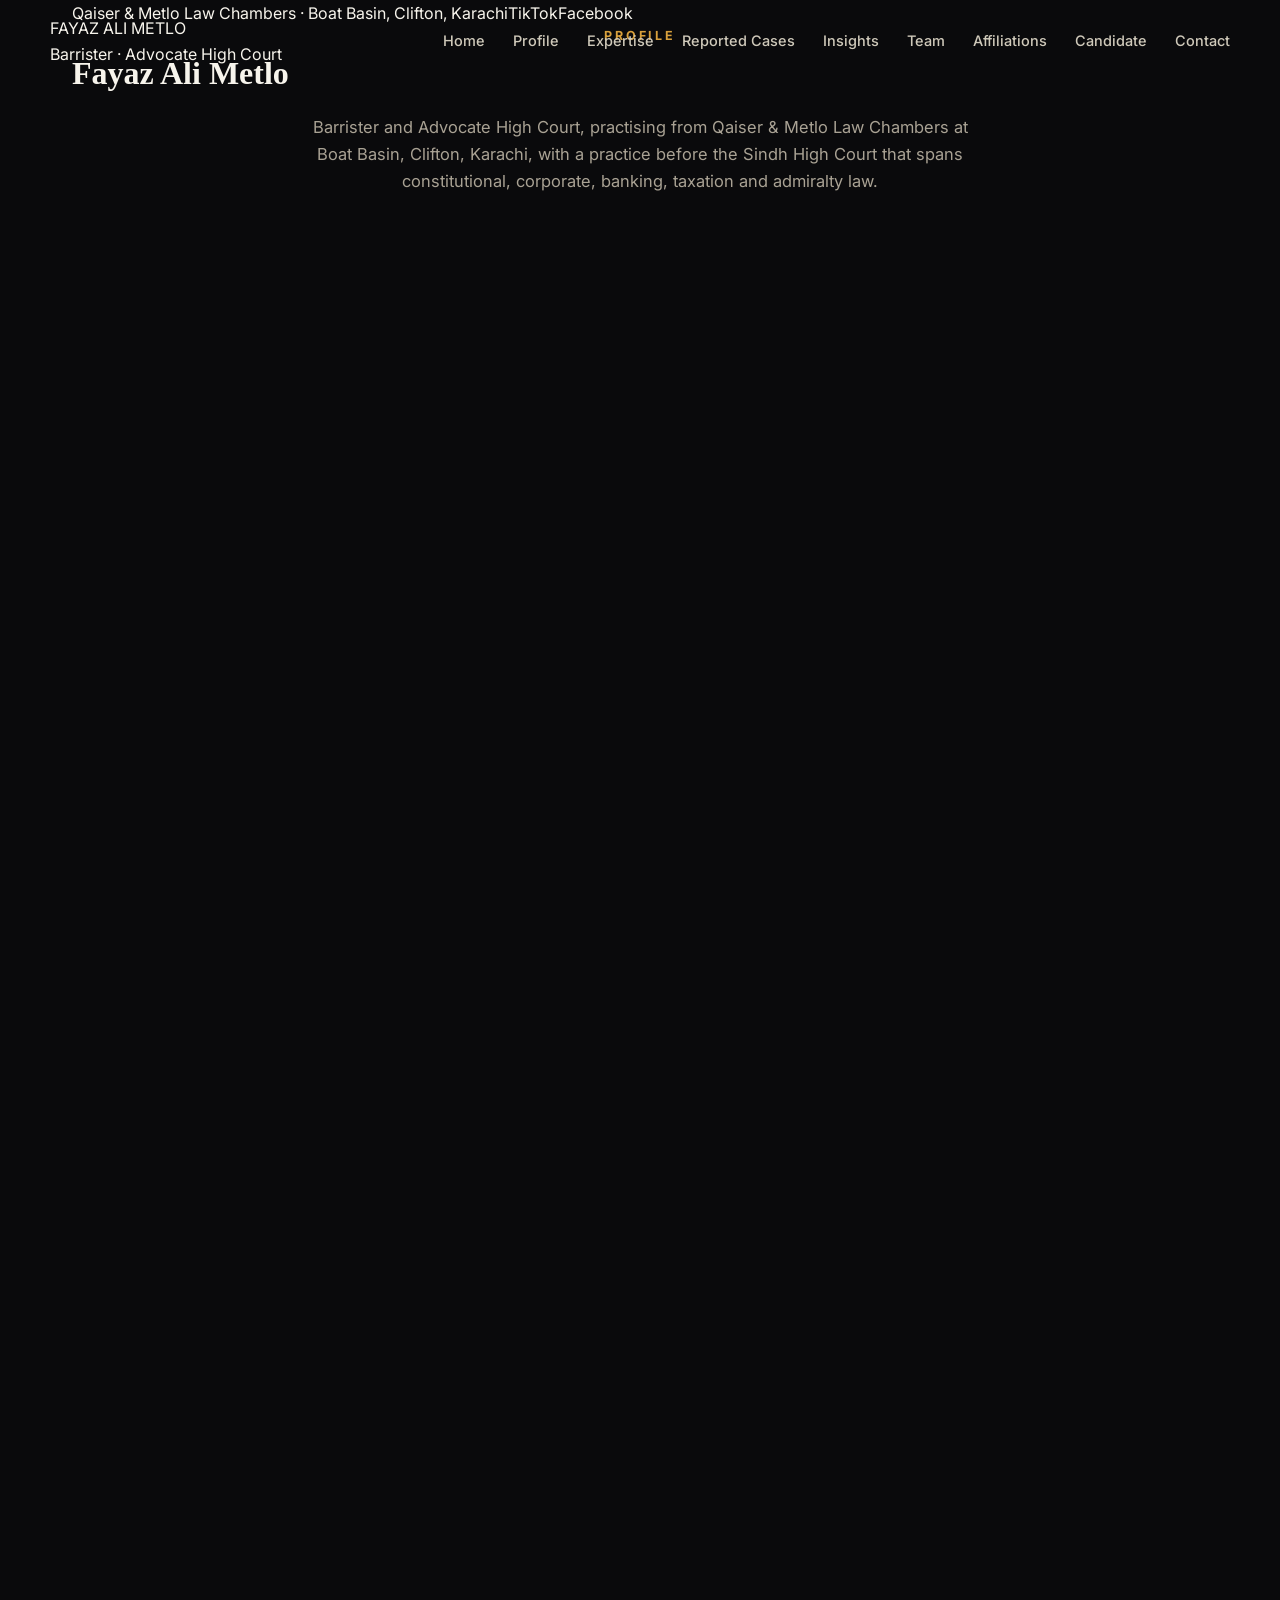
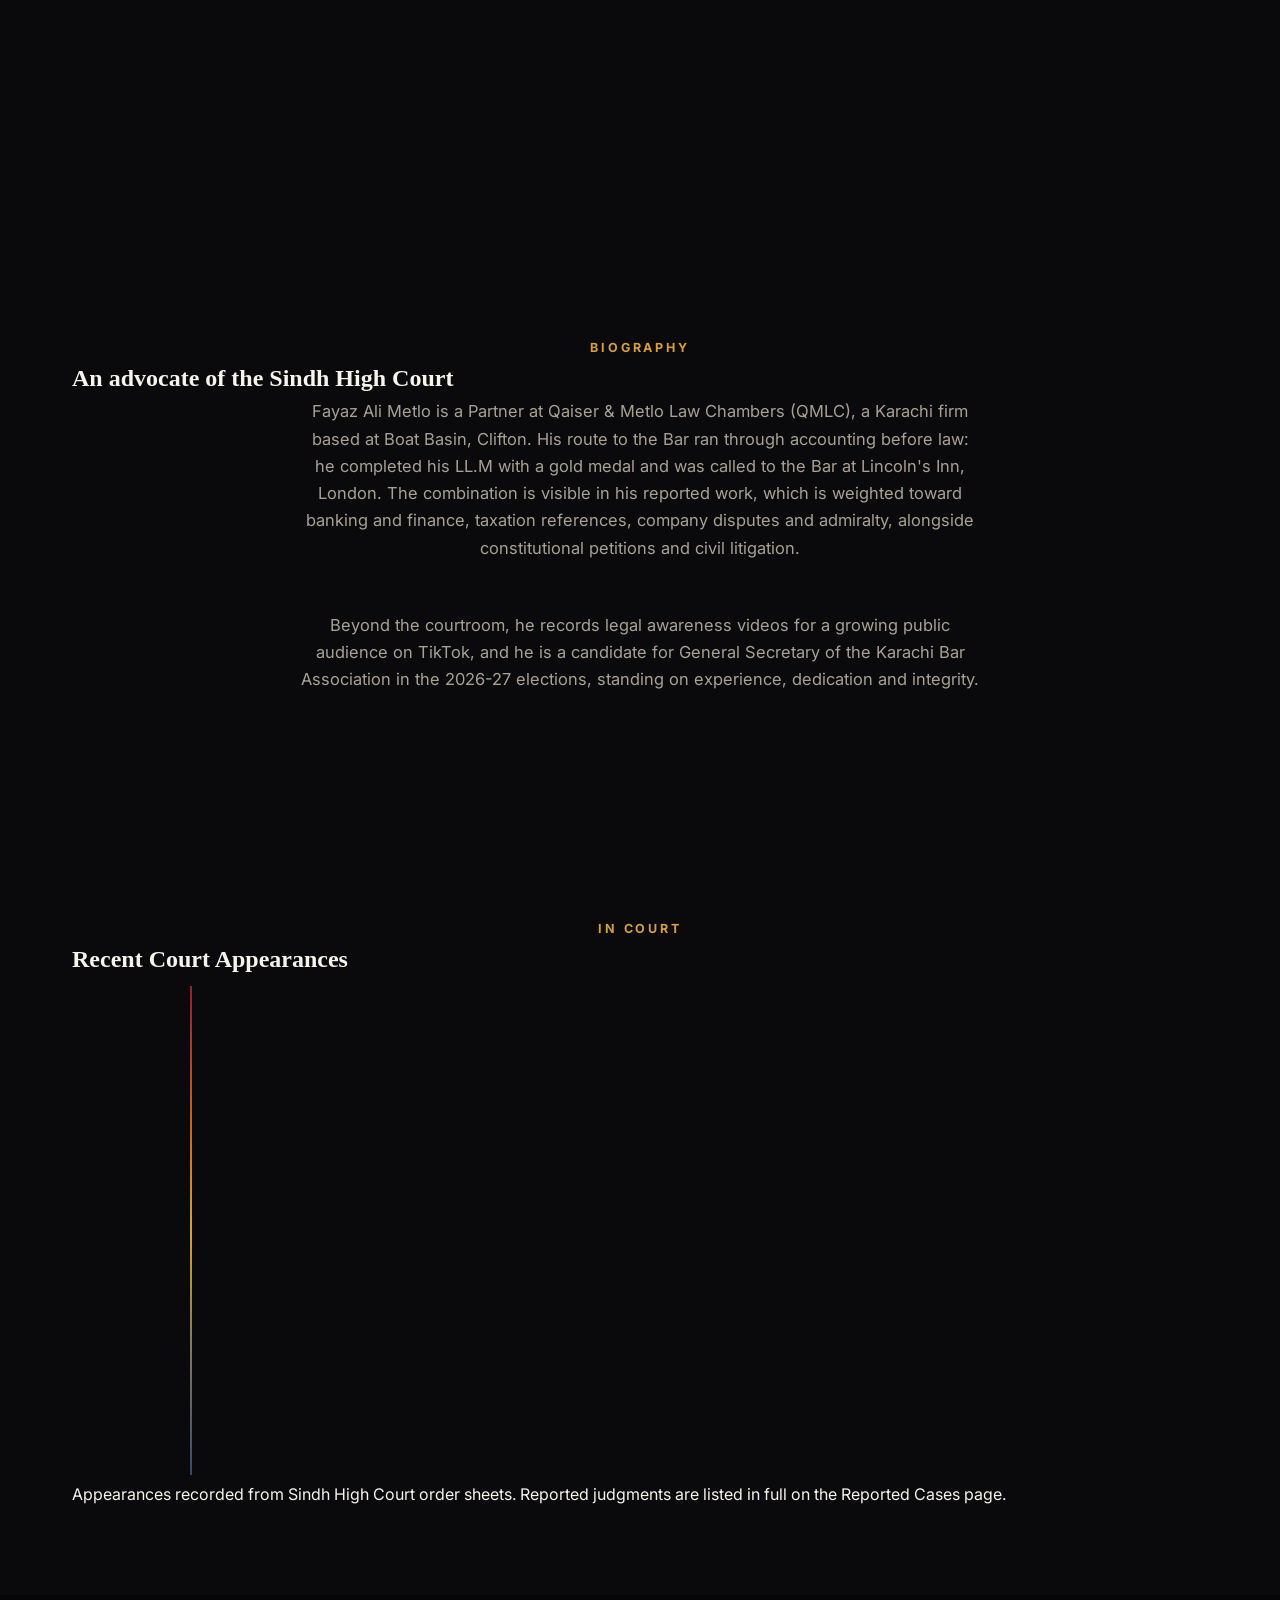
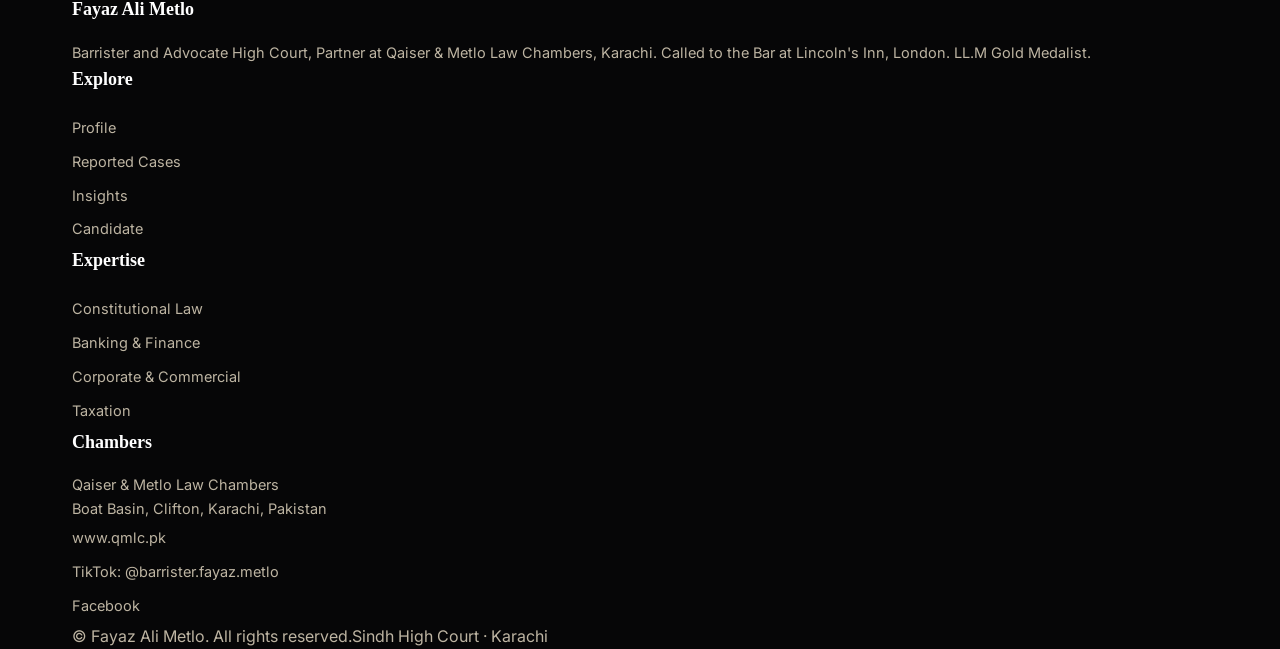
==== commit ca368a3a: "v4: about.html" ====
--- a/about.html
+++ b/about.html
@@ -3,75 +3,59 @@
 <head>
 <meta charset="UTF-8">
 <meta name="viewport" content="width=device-width, initial-scale=1.0">
-<title>About Barrister Fayaz Ali Metlo | Lincoln's Inn | LL.M Gold Medalist</title>
-<meta name="description" content="Profile of Barrister Fayaz Ali Metlo, LL.M Gold Medalist called to the Bar at Lincoln's Inn, London, and Partner at Qaiser and Metlo Law Chambers, Karachi.">
-<meta name="robots" content="index, follow">
+<title>Profile | Barrister Fayaz Ali Metlo</title>
+<meta name="description" content="Profile of Barrister Fayaz Ali Metlo: called to the Bar at Lincoln's Inn, London, LL.M Gold Medalist, Partner at Qaiser & Metlo Law Chambers, Advocate High Court, Karachi.">
 <link rel="canonical" href="https://taqi-kazmi44.github.io/barrister-fayaz-ali-metlo/about.html">
 <meta property="og:type" content="website">
-<meta property="og:title" content="About Barrister Fayaz Ali Metlo | Lincoln's Inn | LL.M Gold Medalist">
-<meta property="og:description" content="Profile of Barrister Fayaz Ali Metlo, LL.M Gold Medalist called to the Bar at Lincoln's Inn, London, and Partner at Qaiser and Metlo Law Chambers, Karachi.">
+<meta property="og:title" content="Profile | Barrister Fayaz Ali Metlo">
+<meta property="og:description" content="Profile of Barrister Fayaz Ali Metlo: called to the Bar at Lincoln's Inn, London, LL.M Gold Medalist, Partner at Qaiser & Metlo Law Chambers, Advocate High Court, Karachi.">
+<meta property="og:image" content="https://taqi-kazmi44.github.io/barrister-fayaz-ali-metlo/assets/img/fayaz-studio.jpg">
 <meta property="og:url" content="https://taqi-kazmi44.github.io/barrister-fayaz-ali-metlo/about.html">
-<meta property="og:image" content="https://taqi-kazmi44.github.io/barrister-fayaz-ali-metlo/assets/img/fayaz-studio.jpg">
 <meta name="twitter:card" content="summary_large_image">
-<meta name="twitter:title" content="About Barrister Fayaz Ali Metlo | Lincoln's Inn | LL.M Gold Medalist">
-<meta name="twitter:description" content="Profile of Barrister Fayaz Ali Metlo, LL.M Gold Medalist called to the Bar at Lincoln's Inn, London, and Partner at Qaiser and Metlo Law Chambers, Karachi.">
-<meta name="twitter:image" content="https://taqi-kazmi44.github.io/barrister-fayaz-ali-metlo/assets/img/fayaz-studio.jpg">
-<script type="application/ld+json">{"@context": "https://schema.org", "@type": "Person", "name": "Barrister Fayaz Ali Metlo", "jobTitle": "Advocate High Court", "description": "Barrister Fayaz Ali Metlo, Partner at Qaiser & Metlo Law Chambers, Karachi. LL.M Gold Medalist, called to the Bar at Lincoln's Inn, London. Counsel in reported judgments of the Sindh High Court.", "url": "https://taqi-kazmi44.github.io/barrister-fayaz-ali-metlo/", "image": "https://taqi-kazmi44.github.io/barrister-fayaz-ali-metlo/assets/img/fayaz-studio.jpg", "alumniOf": "Lincoln's Inn, London", "worksFor": {"@type": "LegalService", "name": "Qaiser & Metlo Law Chambers", "url": "https://qmlc.pk", "address": {"@type": "PostalAddress", "addressLocality": "Boat Basin, Clifton, Karachi", "addressCountry": "PK"}}, "address": {"@type": "PostalAddress", "addressLocality": "Karachi", "addressCountry": "PK"}, "sameAs": ["https://www.tiktok.com/@barrister.fayaz.metlo", "https://www.facebook.com/fa.metlo"]}</script>
 <link rel="preconnect" href="https://fonts.googleapis.com">
-<link href="https://fonts.googleapis.com/css2?family=Playfair+Display:wght@500;600;700;800&family=Inter:wght@400;500;600;700&display=swap" rel="stylesheet">
+<link href="https://fonts.googleapis.com/css2?family=Cormorant+Garamond:ital,wght@0,500;0,600;0,700;1,500&family=Inter:wght@400;500;600;700&display=swap" rel="stylesheet">
 <link rel="stylesheet" href="assets/css/style.css">
-<link rel="icon" href="data:image/svg+xml,<svg xmlns='http://www.w3.org/2000/svg' viewBox='0 0 100 100'><rect width='100' height='100' rx='20' fill='%230a0a0c'/><text x='50' y='66' font-size='44' text-anchor='middle' fill='%23d8a03c' font-family='Georgia'>FM</text></svg>">
 </head>
 <body>
-<header id="hdr"><div class="wrap nav">
-  <a class="brand" href="index.html"><span class="mono">FM</span><span><b>Barrister Fayaz Ali Metlo</b><small>Advocate High Court</small></span></a>
-  <nav><a href="index.html" class="">Home</a><a href="about.html" class="active">About</a><a href="practice-areas.html" class="">Practice Areas</a><a href="contact.html" class="">Contact</a></nav>
-  <a class="btn gold" href="contact.html">Book a Consultation</a>
-  <button class="burger" id="burger" aria-label="Menu"><span></span><span></span><span></span></button>
+<div class="topbar"><div class="wrap"><span>Qaiser &amp; Metlo Law Chambers · Boat Basin, Clifton, Karachi</span><span><a href="https://www.tiktok.com/@barrister.fayaz.metlo" target="_blank" rel="noopener">TikTok</a><a href="https://www.facebook.com/fa.metlo" target="_blank" rel="noopener">Facebook</a></span></div></div>
+<header class="site"><div class="wrap nav">
+<a class="wordmark" href="index.html"><span class="n">FAYAZ ALI METLO</span><br><span class="s">Barrister · Advocate High Court</span></a>
+<button class="burger" onclick="toggleNav()">MENU</button>
+<nav class="main" id="mainnav"><a href="index.html">Home</a><a href="about.html" class="on">Profile</a><a href="practice-areas.html">Expertise</a><a href="reported-cases.html">Reported Cases</a><a href="articles.html">Insights</a><a href="team.html">Team</a><a href="affiliations.html">Affiliations</a><a href="candidate.html">Candidate</a><a href="contact.html">Contact</a></nav>
 </div></header>
-<div class="page-hero"><div class="wrap"><p class="crumbs">Home · About</p><h1>About Barrister Metlo</h1><p>Scholarship, financial fluency and courtroom discipline, in one counsel.</p></div></div>
-<div class="ajrak-strip"></div>
-<section><div class="wrap about">
-  <div class="photo-card reveal"><img src="assets/img/fayaz-lincolns.jpg" alt="Barrister Fayaz Ali Metlo at his Call to the Bar, Lincoln's Inn, London">
-    <div class="cap"><span>Lincoln's Inn, London</span><b>Called to the Bar</b></div></div>
-  <div class="reveal d1">
-    <p class="kick">Profile</p><h2 class="title" style="text-align:left">A Barrister Built on<br>Merit and Preparation</h2>
-    <p>Barrister <b>Fayaz Ali Metlo</b> is a Partner at <b>Qaiser &amp; Metlo Law Chambers</b>, Karachi, a set of consultants and advocates providing consultancy, advocacy, arbitration and mediation services, whose members have been involved in some of the leading cases for over 40 years.</p>
-    <p>He was <b>called to the Bar at Lincoln's Inn, London</b>, earned his <b>LL.M as a Gold Medalist</b>, and brings an <b>accounting background</b> to his practice, a combination that makes him particularly effective in banking, corporate, customs and taxation disputes where the numbers decide the case.</p>
-    <p>He appears regularly before the <b>Sindh High Court</b>, where he is counsel in <b>thirteen reported judgments</b> spanning constitutional, tax, admiralty, company and service law, and his chamber team supports litigation across District and Sessions Courts, Accountability Courts, Banking Courts, special courts and tribunals.</p>
-    <p>Within the legal fraternity, he is known for mentoring young advocates and for his work for the bar. He is a <b>candidate for General Secretary of the Karachi Bar Association (Elections 2026–27)</b>, running on experience, dedication and integrity.</p>
-    <div class="checks"><span>Experience</span><span>Dedication</span><span>Integrity</span><span>Service to the Bar</span></div>
-    <a class="btn gold" href="contact.html">Meet in Chambers</a>
-  </div>
+<div class="wrap pagehead"><div class="kick">Profile</div><h1>Fayaz Ali Metlo</h1><p class="sub" style="margin-top:14px">Barrister and Advocate High Court, practising from Qaiser &amp; Metlo Law Chambers at Boat Basin, Clifton, Karachi, with a practice before the Sindh High Court that spans constitutional, corporate, banking, taxation and admiralty law.</p><div class="rule"></div></div>
+<section style="padding-top:36px"><div class="wrap split">
+<div class="reveal"><img class="frame" src="assets/img/fayaz-lincolns.jpg" alt="Call to the Bar at Lincoln's Inn, framed photograph"></div>
+<div class="reveal">
+<table class="fact">
+<tr><td class="k">Called to the Bar</td><td class="v">The Honourable Society of Lincoln's Inn, London</td></tr>
+<tr><td class="k">Education</td><td class="v">LL.M, Gold Medalist</td></tr>
+<tr><td class="k">Background</td><td class="v">Accounting</td></tr>
+<tr><td class="k">Position</td><td class="v">Partner, Qaiser &amp; Metlo Law Chambers</td></tr>
+<tr><td class="k">Enrolment</td><td class="v">Advocate High Court, Sindh</td></tr>
+<tr><td class="k">Chambers</td><td class="v">Boat Basin, Clifton, Karachi</td></tr>
+<tr><td class="k">Reported Cases</td><td class="v">13 reported judgments</td></tr>
+</table>
+</div></div></section>
+<section class="soft"><div class="wrap">
+<div class="kick">Biography</div><h2 class="big">An advocate of the Sindh High Court</h2>
+<p class="sub">Fayaz Ali Metlo is a Partner at Qaiser &amp; Metlo Law Chambers (QMLC), a Karachi firm based at Boat Basin, Clifton. His route to the Bar ran through accounting before law: he completed his LL.M with a gold medal and was called to the Bar at Lincoln's Inn, London. The combination is visible in his reported work, which is weighted toward banking and finance, taxation references, company disputes and admiralty, alongside constitutional petitions and civil litigation.</p>
+<p class="sub" style="margin-top:16px">Beyond the courtroom, he records legal awareness videos for a growing public audience on TikTok, and he is a candidate for General Secretary of the Karachi Bar Association in the 2026-27 elections, standing on experience, dedication and integrity.</p>
+</div></section>
+<section><div class="wrap">
+<div class="kick">In Court</div><h2 class="big">Recent Court Appearances</h2>
+<div class="timeline"><div class="ev reveal"><div class="dt">2025</div><div class="tx"><b>C.P. No. D-1544 of 2025</b><br>Sindh High Court, Karachi. Constitutional petition.</div></div><div class="ev reveal"><div class="dt">2025</div><div class="tx"><b>C.P. No. D-3994 of 2023</b><br>Sindh High Court, Karachi. Appeared as advocate for the petitioner, along with Ms. Adeela Ansari, advocate (order dated 16 April 2025).</div></div><div class="ev reveal"><div class="dt">2023</div><div class="tx"><b>Spl. Cr. Misc. No. 612 of 2023</b><br>Sindh High Court, Karachi. Special criminal miscellaneous application.</div></div><div class="ev reveal"><div class="dt">2022</div><div class="tx"><b>C.P. No. D-616 of 2022</b><br>Sindh High Court, Karachi. Constitutional petition.</div></div><div class="ev reveal"><div class="dt">2022</div><div class="tx"><b>H.C.A. No. 80 of 2022</b><br>Sindh High Court, Karachi. High Court appeal.</div></div><div class="ev reveal"><div class="dt">2018</div><div class="tx"><b>C.P. No. D-8596 of 2018</b><br>Sindh High Court, Karachi. Constitutional petition.</div></div></div>
+<p class="note">Appearances recorded from Sindh High Court order sheets. Reported judgments are listed in full on the <a href="reported-cases.html">Reported Cases</a> page.</p>
 </div></section>
 
-<section class="alt" id="judgments"><div class="wrap">
-  <div class="jband">
-    <div class="ph reveal"><img src="assets/img/courtroom.jpg" alt="An advocate arguing before the bench in a high court courtroom"></div>
-    <div class="reveal d1"><p class="kick">The Record Speaks</p><h2 class="title">Reported Judgments</h2>
-    <p>Thirteen reported judgments of the Sindh High Court in which Barrister Fayaz Ali Metlo appeared as counsel: constitutional petitions, landmark tax references, admiralty, company law and service matters, published in PLD, PTD, CLD, YLR, PLC and CLC. Read each judgment in full, free, below.</p></div>
-  </div>
-  <div class="jgrid"><div class="jcard reveal"><span class="cite">PLD 2025 Sindh 138</span><h3>Salahuddin v. Province of Sindh &amp; others</h3><div class="meta">C.P. No. D-129 of 2023 · Agha &amp; Omar Sial, JJ · Decided 30 May 2024</div><p>Constitutional petition on locus standi under Article 199, challenging a residential scheme near a cantonment and airbase.</p><div class="role">Role: <b>Counsel for the Petitioner</b></div><a class="pdf" href="assets/docs/pld-2025-sindh-138.pdf" target="_blank" rel="noopener">📄 Read the Judgment (PDF)</a></div><div class="jcard reveal"><span class="cite">2025 CLD 1814</span><h3>Muhammad Ziaullah Khan Chishti v. TRG Pakistan Limited &amp; others</h3><div class="meta">J.C.M. No. 12 of 2025 · Adnan Iqbal Chaudhry, J · Decided 20 June 2025</div><p>Companies Act 2017 (Ss. 86(2) &amp; 286): a subsidiary holding shares in its holding company, and the doctrine of continuing wrong.</p><div class="role">Role: <b>Counsel, with Barrister Sarfaraz Ali Metlo</b></div><a class="pdf" href="assets/docs/2025-cld-1814.pdf" target="_blank" rel="noopener">📄 Read the Judgment (PDF)</a></div><div class="jcard reveal"><span class="cite">2025 PTD 1777</span><h3>Occidental Petroleum (Pakistan) Inc. v. Commissioner Inland Revenue, Zone III, LTU</h3><div class="meta">I.T.R.A. No. 121 of 2015 · Ghaffar, CJ &amp; Sarwana, J · Decided 21 August 2025</div><p>Income tax reference: royalty deduction and tax rates under petroleum concession agreements.</p><div class="role">Role: <b>Counsel</b></div><a class="pdf" href="assets/docs/2025-ptd-1777.pdf" target="_blank" rel="noopener">📄 Read the Judgment (PDF)</a></div><div class="jcard reveal"><span class="cite">PLD 2024 Sindh 174</span><h3>Trading Corporation of Pakistan v. MV Han Zhong Men</h3><div class="meta">Admiralty Appeal No. 01 of 2015 · Abbasi &amp; Hussain, JJ · Decided 5 October 2022</div><p>Admiralty jurisdiction: recovery of loss arising from a sugar cargo auction and consent order.</p><div class="role">Role: <b>Counsel for the Appellant</b></div><a class="pdf" href="assets/docs/pld-2024-sindh-174.pdf" target="_blank" rel="noopener">📄 Read the Judgment (PDF)</a></div><div class="jcard reveal"><span class="cite">2024 YLR 2738</span><h3>Shaheed Shah Inayat Village &amp; others v. Ashiq Hussain Vighio &amp; others</h3><div class="meta">H.C.A. Nos. 128, 129 &amp; 5 of 2022 · Siddiqui &amp; Minhas, JJ · Decided 10 May 2024</div><p>Specific Relief Act: declaration and injunction over construction on amenity land; rejection of plaint.</p><div class="role">Role: <b>Counsel for the Respondents</b></div><a class="pdf" href="assets/docs/2024-ylr-2738.pdf" target="_blank" rel="noopener">📄 Read the Judgment (PDF)</a></div><div class="jcard reveal"><span class="cite">2024 PTD 290</span><h3>Getz Pharma (Pvt.) Limited &amp; others v. Federation of Pakistan &amp; others</h3><div class="meta">H.C.A.s &amp; C.P.s of 2017–2020 · Siddiqui &amp; Faisal, JJ · Decided 24 December 2021</div><p>Sales tax and customs exemption claimed on pharmaceutical packing material.</p><div class="role">Role: <b>Counsel for the Appellants</b></div><a class="pdf" href="assets/docs/2024-ptd-290.pdf" target="_blank" rel="noopener">📄 Read the Judgment (PDF)</a></div><div class="jcard reveal"><span class="cite">2024 PLC (C.S.) 91</span><h3>Mohammad Tarique Khan v. Trading Corporation of Pakistan (Pvt.) Ltd.</h3><div class="meta">Suit No. 630 of 2020 · Muhammad Shafi Siddiqui, J · Decided 11 March 2022</div><p>Service matter: promotion dispute; suit for declaration, injunction and damages.</p><div class="role">Role: <b>Counsel for Defendants Nos. 1 to 4</b></div><a class="pdf" href="assets/docs/2024-plc-cs-91.pdf" target="_blank" rel="noopener">📄 Read the Judgment (PDF)</a></div><div class="jcard reveal"><span class="cite">2022 YLR 2188</span><h3>Messrs Kaim Khani and Brothers v. Province of Sindh &amp; others</h3><div class="meta">Suit No. 1731 of 2019 · Adnan Iqbal Chaudhry, J · Decided 31 January 2022</div><p>Declaration and injunctions: government tender awarded despite the plaintiff being the lowest bidder.</p><div class="role">Role: <b>Counsel for Defendants Nos. 2 and 3</b></div><a class="pdf" href="assets/docs/2022-ylr-2188.pdf" target="_blank" rel="noopener">📄 Read the Judgment (PDF)</a></div><div class="jcard reveal"><span class="cite">2022 PTD 1619</span><h3>Messrs Telenor Microfinance Bank Ltd. v. Commissioner Inland Revenue</h3><div class="meta">I.T.R.A. Nos. 327, 328 of 2019 &amp; 28 of 2020 · Kalhoro &amp; Faisal, JJ · Decided 17 May 2022</div><p>Income tax: withholding tax recovery and the exemption certificate under Section 159.</p><div class="role">Role: <b>Counsel for the Applicant</b></div><a class="pdf" href="assets/docs/2022-ptd-1619.pdf" target="_blank" rel="noopener">📄 Read the Judgment (PDF)</a></div><div class="jcard reveal"><span class="cite">2021 CLC 1075</span><h3>Pakistan Reinsurance Company Limited v. Wafaqi Mohtasib (Ombudsman) &amp; others</h3><div class="meta">C.P. No. D-1779 of 2020 · Mazhar &amp; Khan, JJ · Decided 16 January 2021</div><p>Implementation of the Wafaqi Mohtasib's recommendations under Article 199 of the Constitution.</p><div class="role">Role: <b>Counsel for the Petitioner</b></div><a class="pdf" href="assets/docs/2021-clc-1075.pdf" target="_blank" rel="noopener">📄 Read the Judgment (PDF)</a></div><div class="jcard reveal"><span class="cite">2020 YLR 1103</span><h3>Mir Muhammad Raza v. Federation of Pakistan &amp; others</h3><div class="meta">Suit No. 2270 of 2018 · Muhammad Junaid Ghaffar, J · Decided 10 October 2019</div><p>Temporary injunction: verification of a corporation employee's educational credentials.</p><div class="role">Role: <b>Counsel for Defendants Nos. 2, 3 and 4</b></div><a class="pdf" href="assets/docs/2020-ylr-1103.pdf" target="_blank" rel="noopener">📄 Read the Judgment (PDF)</a></div><div class="jcard reveal"><span class="cite">2020 PLC (C.S.) 531</span><h3>Mir Muhammad Raza v. Federation of Pakistan &amp; others</h3><div class="meta">Suit No. 2270 of 2018 · Muhammad Junaid Ghaffar, J · Decided 10 October 2019</div><p>Civil service: employer's right to verify credentials, and the grant of temporary injunction.</p><div class="role">Role: <b>Counsel for Defendants Nos. 2, 3 and 4</b></div><a class="pdf" href="assets/docs/2020-plc-cs-531.pdf" target="_blank" rel="noopener">📄 Read the Judgment (PDF)</a></div><div class="jcard reveal"><span class="cite">2019 PLC (C.S.) 940</span><h3>Saadullah Khan v. Al Baraka Bank (Pakistan) Limited</h3><div class="meta">Suit No. 1529 of 2017 · Muhammad Junaid Ghaffar, J · Decided 25 October 2018</div><p>Master and servant: a suspended bank employee's suit for injunctive relief during an internal inquiry.</p><div class="role">Role: <b>Counsel for the Defendant Bank</b></div><a class="pdf" href="assets/docs/2019-plc-cs-940.pdf" target="_blank" rel="noopener">📄 Read the Judgment (PDF)</a></div></div>
-</div></section>
-<footer>
-<div class="ajrak-strip"></div>
-<div class="wrap f-main">
-  <div class="f-grid">
-    <div>
-      <div class="f-brand"><span class="mono">FM</span><span><b style="font-family:'Playfair Display',serif;font-size:18px">Barrister Fayaz Ali Metlo</b><br><small style="color:#ecc97e;letter-spacing:2px;font-size:11px">ADVOCATE HIGH COURT</small></span></div>
-      <p>Partner at Qaiser &amp; Metlo Law Chambers, Karachi. Counsel for constitutional, banking, corporate and civil matters before the Sindh High Court and subordinate courts.</p>
-      <div class="socials">
-        <a href="https://www.tiktok.com/@barrister.fayaz.metlo" target="_blank" rel="noopener" aria-label="TikTok"><svg viewBox="0 0 24 24"><path d="M19.6 6.3a4.8 4.8 0 0 1-3.5-4.6h-3.5v13.9a2.9 2.9 0 1 1-2-2.7V9.2a6.6 6.6 0 1 0 5.5 6.4V8.1a8.3 8.3 0 0 0 4.3 1.3V5.9c-.3.1-.6.2-.8.4z"/></svg></a>
-        <a href="https://www.facebook.com/fa.metlo" target="_blank" rel="noopener" aria-label="Facebook"><svg viewBox="0 0 24 24"><path d="M13.5 21v-8.2h2.8l.4-3.2h-3.2V7.5c0-.9.3-1.6 1.6-1.6h1.7V3.1c-.3 0-1.3-.1-2.5-.1-2.5 0-4.2 1.5-4.2 4.3v2.3H7.3v3.2h2.8V21h3.4z"/></svg></a>
-        <a href="https://qmlc.pk" target="_blank" rel="noopener" aria-label="Chambers website"><svg viewBox="0 0 24 24"><path d="M12 2a10 10 0 1 0 0 20 10 10 0 0 0 0-20zm7.9 9h-3a15.6 15.6 0 0 0-1.3-5.3A8 8 0 0 1 19.9 11zM12 4.1c.8 1 2 3.2 2.4 6.9H9.6C10 7.3 11.2 5.1 12 4.1zM4.1 13h3a15.6 15.6 0 0 0 1.3 5.3A8 8 0 0 1 4.1 13zm0-2a8 8 0 0 1 4.3-5.3A15.6 15.6 0 0 0 7.1 11h-3zM12 19.9c-.8-1-2-3.2-2.4-6.9h4.8c-.4 3.7-1.6 5.9-2.4 6.9zm2.7-1.6a15.6 15.6 0 0 0 1.3-5.3h3a8 8 0 0 1-4.3 5.3z"/></svg></a>
-      </div>
-    </div>
-    <div><h4>Quick Links</h4><a href="index.html">Home</a><a href="about.html">About</a><a href="practice-areas.html">Practice Areas</a><a href="contact.html">Contact</a></div>
-    <div><h4>Practice</h4><a href="practice-areas.html">Constitutional Law</a><a href="practice-areas.html">Banking &amp; Finance</a><a href="practice-areas.html">Corporate &amp; Commercial</a><a href="practice-areas.html">Criminal Litigation</a><a href="practice-areas.html">Property &amp; Land</a></div>
-    <div><h4>Chambers</h4><p>Qaiser &amp; Metlo Law Chambers<br>Boat Basin, Clifton<br>Karachi, Pakistan</p><p style="margin-top:12px">Courts: Sindh High Court, Karachi<br>District &amp; Sessions Courts, Banking Courts, Tribunals</p></div>
-  </div>
+<footer><div class="wrap">
+<div class="cols">
+<div><h4>Fayaz Ali Metlo</h4><p>Barrister and Advocate High Court, Partner at Qaiser &amp; Metlo Law Chambers, Karachi. Called to the Bar at Lincoln's Inn, London. LL.M Gold Medalist.</p></div>
+<div><h4>Explore</h4><a href="about.html">Profile</a><a href="reported-cases.html">Reported Cases</a><a href="articles.html">Insights</a><a href="candidate.html">Candidate</a></div>
+<div><h4>Expertise</h4><a href="practice-areas.html">Constitutional Law</a><a href="practice-areas.html">Banking &amp; Finance</a><a href="practice-areas.html">Corporate &amp; Commercial</a><a href="practice-areas.html">Taxation</a></div>
+<div><h4>Chambers</h4><p>Qaiser &amp; Metlo Law Chambers<br>Boat Basin, Clifton, Karachi, Pakistan<br><a href="https://qmlc.pk" target="_blank" rel="noopener">www.qmlc.pk</a></p><a href="https://www.tiktok.com/@barrister.fayaz.metlo" target="_blank" rel="noopener">TikTok: @barrister.fayaz.metlo</a><a href="https://www.facebook.com/fa.metlo" target="_blank" rel="noopener">Facebook</a></div>
 </div>
-<div class="wrap f-bottom"><span>© <span id="yr"></span> Barrister Fayaz Ali Metlo. All rights reserved.</span><span>Partner, Qaiser &amp; Metlo Law Chambers</span></div>
-</footer>
+<div class="bot"><span>© <span id="yr"></span> Fayaz Ali Metlo. All rights reserved.</span><span>Sindh High Court · Karachi</span></div>
+</div></footer>
 <script src="assets/js/main.js"></script>
-</body></html>+</body></html>
--- a/assets/css/style.css
+++ b/assets/css/style.css
@@ -219,3 +219,34 @@
   .banner{padding:38px 26px}
   .timeline{padding-left:24px}
 }
+
+/* v3: judgments + gallery */
+.jgrid{display:grid;grid-template-columns:1fr 1fr;gap:20px}
+.jcard{background:var(--panel);border:1px solid var(--line);border-radius:18px;padding:26px 26px 22px;transition:.35s;position:relative;overflow:hidden;display:flex;flex-direction:column}
+.jcard::before{content:"";position:absolute;top:0;left:0;right:0;height:3px;background:linear-gradient(90deg,var(--ajrak),var(--gold));transform:scaleX(0);transform-origin:left;transition:.4s}
+.jcard:hover{transform:translateY(-5px);box-shadow:var(--shadow);border-color:#4a3a22}
+.jcard:hover::before{transform:scaleX(1)}
+.jcard .cite{display:inline-block;align-self:flex-start;background:linear-gradient(135deg,var(--ajrak),var(--ajrak2));color:#fff;font-weight:700;letter-spacing:.6px;font-size:13.5px;padding:6px 14px;border-radius:999px;border:1px solid rgba(216,160,60,.55);margin-bottom:13px}
+.jcard h3{font-size:19px;line-height:1.35;margin-bottom:7px}
+.jcard .meta{color:var(--gold2);font-size:12.5px;letter-spacing:1px;text-transform:uppercase;font-weight:600;margin-bottom:9px}
+.jcard p{color:var(--mut);font-size:14.5px;flex:1}
+.jcard .role{margin-top:13px;font-size:13.5px;color:#d8cfc0}
+.jcard .role b{color:#fff}
+.jcard .pdf{margin-top:14px;display:inline-flex;align-items:center;gap:8px;font-weight:600;font-size:14px;color:var(--gold2);border:1px solid rgba(216,160,60,.5);padding:9px 16px;border-radius:999px;transition:.3s;align-self:flex-start}
+.jcard .pdf:hover{background:rgba(216,160,60,.14);transform:translateY(-2px)}
+.jband{display:grid;grid-template-columns:.9fr 1.1fr;gap:44px;align-items:center;margin-bottom:54px}
+.jband .ph{border-radius:24px;overflow:hidden;border:2px solid rgba(216,160,60,.45);box-shadow:var(--shadow)}
+.jband .ph img{height:340px;width:100%;object-fit:cover;transition:transform 1.2s}
+.jband .ph:hover img{transform:scale(1.05)}
+.jband h2{text-align:left;margin-left:0}
+.jband .kick{text-align:left}
+.jband p{color:var(--mut);font-size:16.5px}
+.gallery-grid{display:grid;grid-template-columns:repeat(4,1fr);gap:16px}
+.gallery-grid figure{border-radius:18px;overflow:hidden;position:relative;border:1px solid var(--line);height:300px}
+.gallery-grid figure.tall{grid-row:span 2;height:616px}
+.gallery-grid img{width:100%;height:100%;object-fit:cover;object-position:top center;transition:transform 1.1s}
+.gallery-grid figure:hover img{transform:scale(1.07)}
+.gallery-grid figcaption{position:absolute;inset:auto 0 0 0;padding:14px 16px;background:linear-gradient(transparent,rgba(5,5,6,.92));font-size:13.5px}
+.gallery-grid figcaption b{font-family:'Playfair Display',serif;font-size:16px;display:block}
+@media(max-width:980px){.jgrid,.jband{grid-template-columns:1fr}.gallery-grid{grid-template-columns:1fr 1fr}.gallery-grid figure.tall{height:300px;grid-row:auto}}
+@media(max-width:560px){.gallery-grid{grid-template-columns:1fr}}
